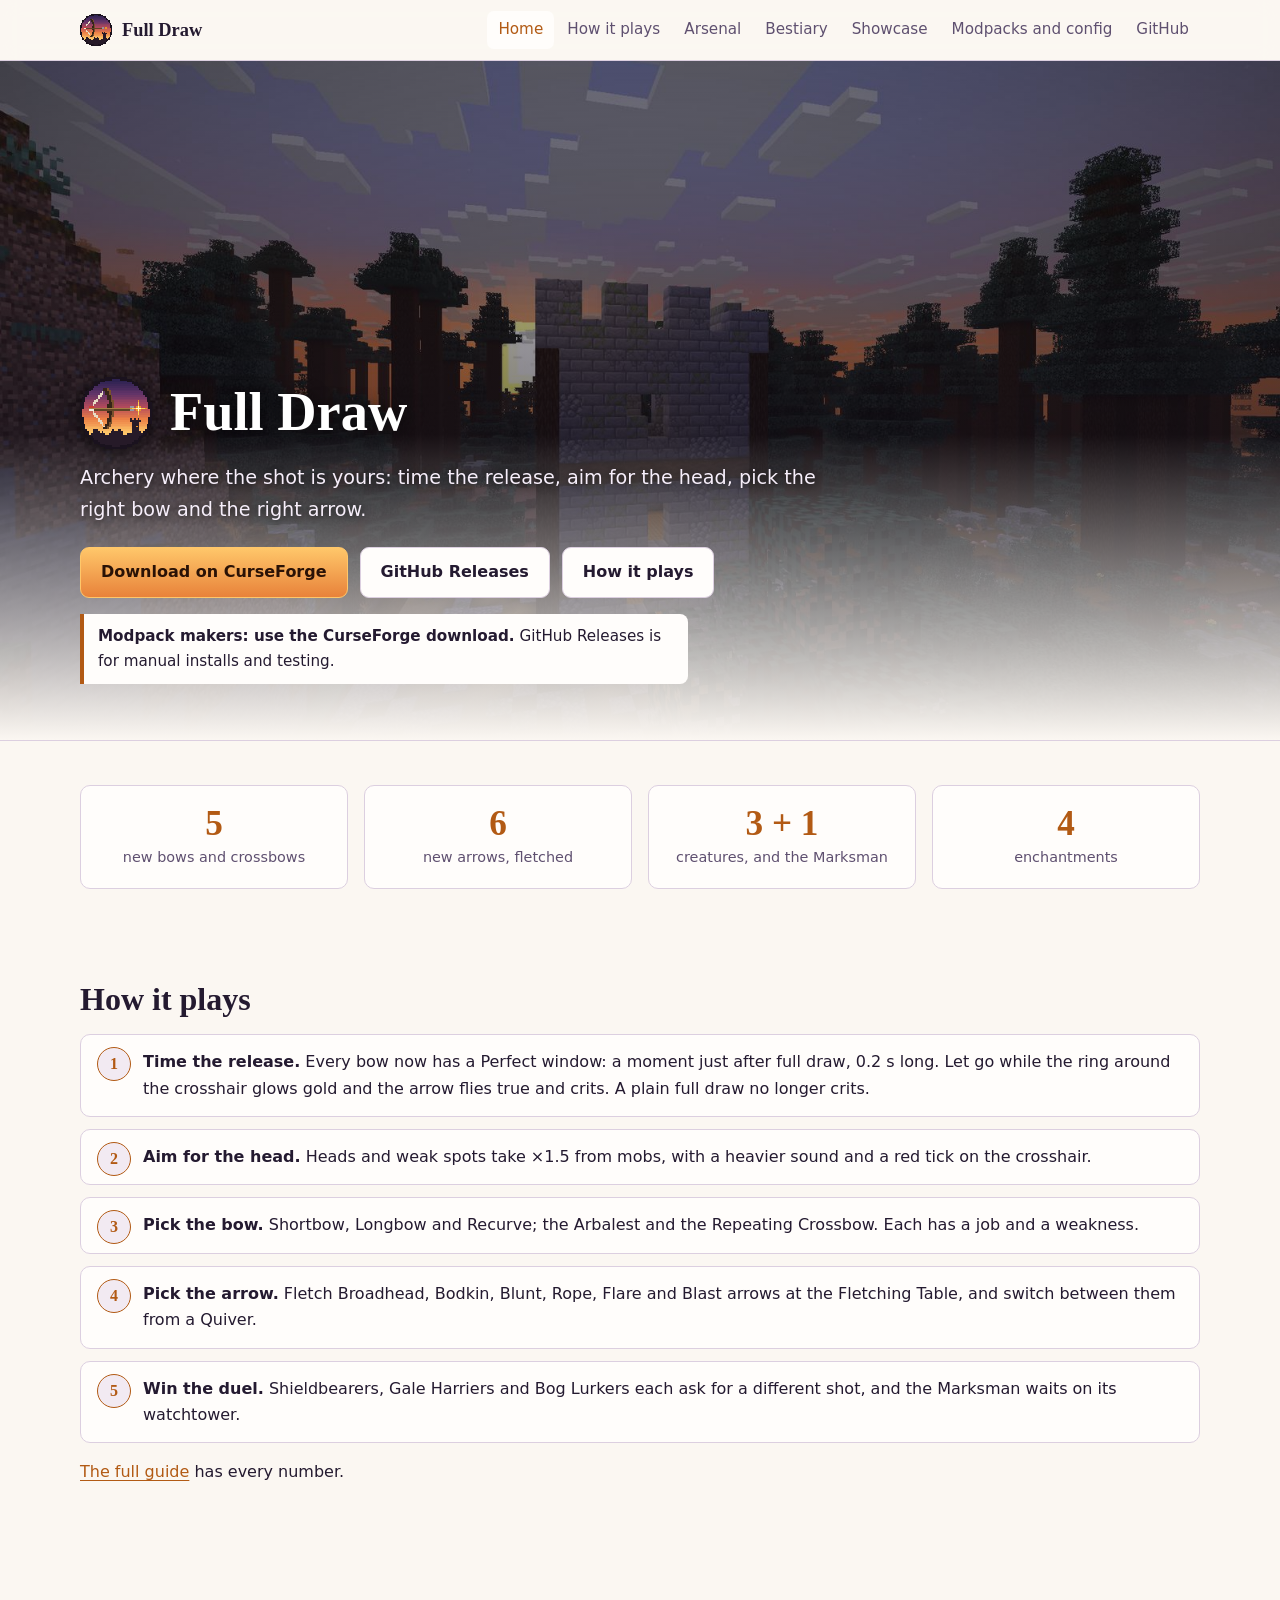
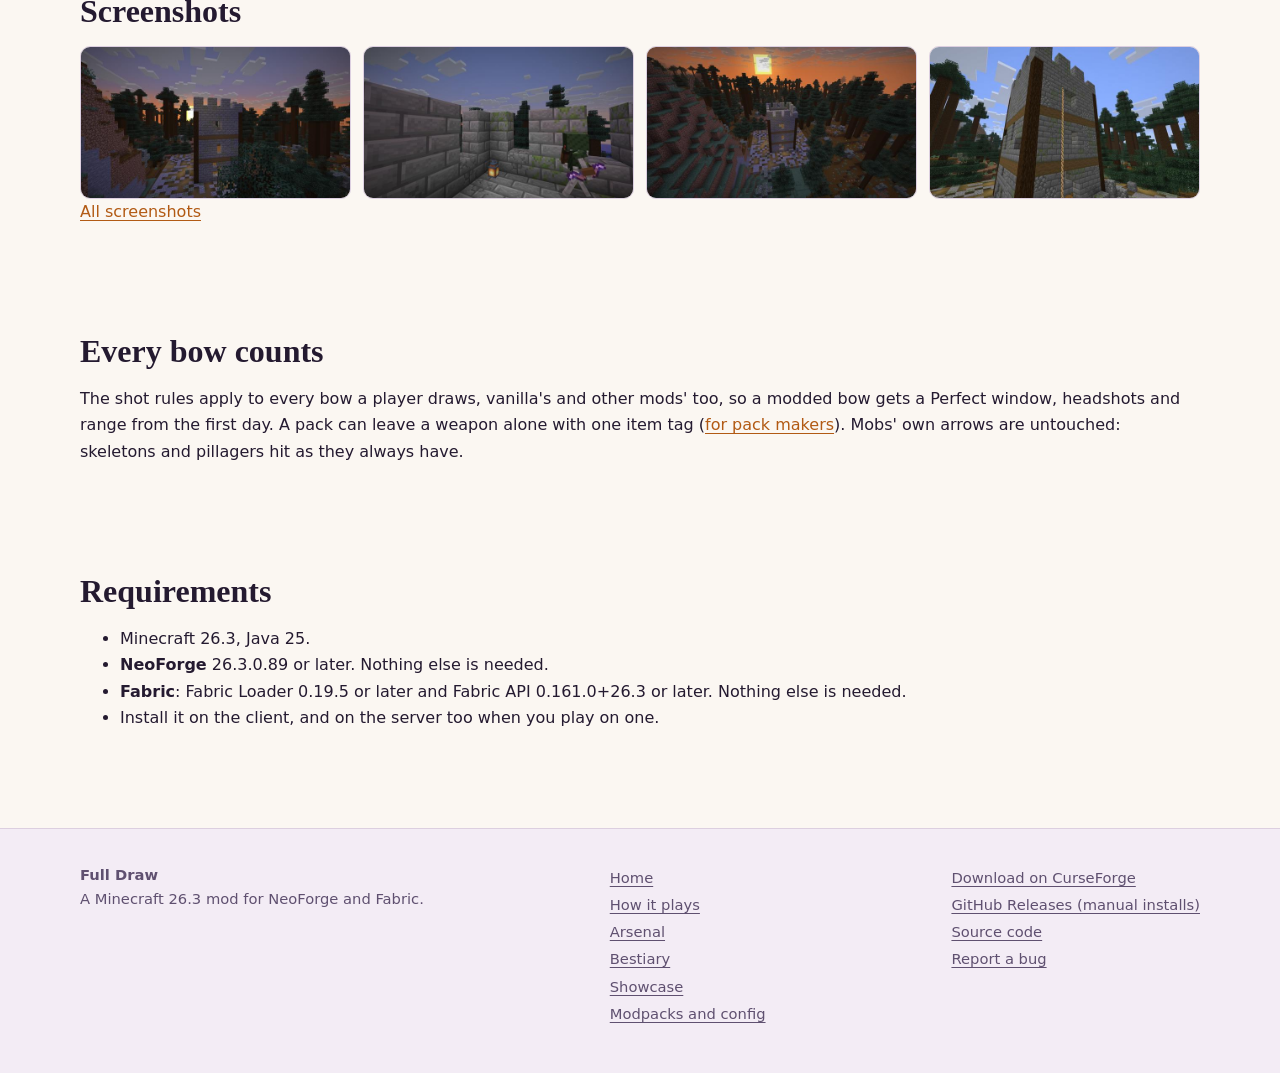
==== site/index.html @ 46da5a42 "M7: website Seven pages for GitHub Pages: home, how it plays, the arsenal with every recipe, the bes" ====
<!doctype html>
<html lang="en">
<head>
<meta charset="utf-8">
<meta name="viewport" content="width=device-width, initial-scale=1">
<title>Full Draw: an archery mod for Minecraft</title>
<meta name="description" content="Archery where the shot is yours: time the release, aim for the head, pick the right bow and the right arrow.">
<meta property="og:type" content="website">
<meta property="og:title" content="Full Draw: an archery mod for Minecraft">
<meta property="og:description" content="Archery where the shot is yours: time the release, aim for the head, pick the right bow and the right arrow.">
<meta property="og:image" content="https://panda-s-workshop.github.io/full-draw/img/social.jpg">
<meta property="og:url" content="https://panda-s-workshop.github.io/full-draw/">
<meta name="twitter:card" content="summary_large_image">
<meta name="theme-color" content="#120e1a">
<link rel="icon" type="image/png" href="img/icon.png">
<link rel="stylesheet" href="assets/site.css">
</head>
<body>
<a class="skip" href="#main">Skip to content</a>
<header class="top"><div class="wrap">
<a class="brand" href="index.html"><img src="img/icon.png" alt="">Full Draw</a>
<button class="menu-btn" aria-label="Menu" aria-expanded="false">Menu</button>
<nav class="nav" aria-label="Main"><a href="index.html" aria-current="page">Home</a><a href="guide.html">How it plays</a><a href="arsenal.html">Arsenal</a><a href="bestiary.html">Bestiary</a><a href="showcase.html">Showcase</a><a href="packs.html">Modpacks and config</a><a href="https://github.com/Panda-s-Workshop/full-draw" rel="noopener">GitHub</a></nav>
</div></header>
<main id="main">
<section class="hero"><img src="img/shots/hero.jpg" alt=""><div class="wrap">
<h1><img src="img/icon.png" alt="">Full Draw</h1>
<p class="lead">Archery where the shot is yours: time the release, aim for the head, pick the right bow and the right arrow.</p>
<div class="btns">
<a class="btn primary" href="https://www.curseforge.com/minecraft/mc-mods/full-draw" rel="noopener">Download on CurseForge</a>
<a class="btn" href="https://github.com/Panda-s-Workshop/full-draw/releases">GitHub Releases</a>
<a class="btn" href="guide.html">How it plays</a>
</div>
<p class="dlnote"><b>Modpack makers: use the CurseForge download.</b> GitHub Releases is for manual installs and testing.</p>
</div></section>
<div class="wrap">
<section class="grid g4 reveal" style="margin-top:34px">
<div class="card stat"><b>5</b><span>new bows and crossbows</span></div>
<div class="card stat"><b>6</b><span>new arrows, fletched</span></div>
<div class="card stat"><b>3 + 1</b><span>creatures, and the Marksman</span></div>
<div class="card stat"><b>4</b><span>enchantments</span></div>
</section>
<section class="reveal"><h2>How it plays</h2><ol class="steps"><li><b>Time the release.</b> Every bow now has a Perfect window: a moment just after full draw, 0.2 s long. Let go while the ring around the crosshair glows gold and the arrow flies true and crits. A plain full draw no longer crits.</li><li><b>Aim for the head.</b> Heads and weak spots take ×1.5 from mobs, with a heavier sound and a red tick on the crosshair.</li><li><b>Pick the bow.</b> Shortbow, Longbow and Recurve; the Arbalest and the Repeating Crossbow. Each has a job and a weakness.</li><li><b>Pick the arrow.</b> Fletch Broadhead, Bodkin, Blunt, Rope, Flare and Blast arrows at the Fletching Table, and switch between them from a Quiver.</li><li><b>Win the duel.</b> Shieldbearers, Gale Harriers and Bog Lurkers each ask for a different shot, and the Marksman waits on its watchtower.</li></ol>
<p><a href="guide.html">The full guide</a> has every number.</p></section>
<section class="reveal"><h2>Screenshots</h2><div class="strip"><a class="shot" href="img/shots/hero.jpg" data-cat="World" data-cap="A Ranger&#x27;s Watchtower in the old pines at sunset"><img src="img/thumbs/hero.jpg" alt="A Ranger&#x27;s Watchtower in the old pines at sunset" loading="lazy" width="640" height="360"></a><a class="shot" href="img/shots/marksman.jpg" data-cat="Creatures" data-cap="The Marksman keeping watch on its battlements"><img src="img/thumbs/marksman.jpg" alt="The Marksman keeping watch on its battlements" loading="lazy" width="640" height="360"></a><a class="shot" href="img/shots/tower.jpg" data-cat="World" data-cap="The watchtower over the taiga at dusk"><img src="img/thumbs/tower.jpg" alt="The watchtower over the taiga at dusk" loading="lazy" width="640" height="360"></a><a class="shot" href="img/shots/rope.jpg" data-cat="Arrows" data-cap="A Rope Arrow&#x27;s rope down the watchtower&#x27;s wall"><img src="img/thumbs/rope.jpg" alt="A Rope Arrow&#x27;s rope down the watchtower&#x27;s wall" loading="lazy" width="640" height="360"></a></div><p><a href="showcase.html">All screenshots</a></p></section>
<section class="reveal"><h2>Every bow counts</h2>
<p>The shot rules apply to every bow a player draws, vanilla's and other mods' too, so a modded bow gets a
Perfect window, headshots and range from the first day. A pack can leave a weapon alone with one item tag
(<a href="packs.html#data">for pack makers</a>). Mobs' own arrows are untouched: skeletons and pillagers hit as they always have.</p></section>
<section class="reveal"><h2>Requirements</h2>
<ul>
<li>Minecraft 26.3, Java 25.</li>
<li><b>NeoForge</b> 26.3.0.89 or later. Nothing else is needed.</li>
<li><b>Fabric</b>: Fabric Loader 0.19.5 or later and Fabric API 0.161.0+26.3 or later. Nothing else is needed.</li>
<li>Install it on the client, and on the server too when you play on one.</li>
</ul></section>
</div>
</main>
<footer><div class="wrap cols">
<div><b>Full Draw</b><br>A Minecraft 26.3 mod for NeoForge and Fabric.</div>
<div><ul><li><a href="index.html">Home</a></li><li><a href="guide.html">How it plays</a></li><li><a href="arsenal.html">Arsenal</a></li><li><a href="bestiary.html">Bestiary</a></li><li><a href="showcase.html">Showcase</a></li><li><a href="packs.html">Modpacks and config</a></li></ul></div>
<div><ul>
<li><a href="https://www.curseforge.com/minecraft/mc-mods/full-draw" rel="noopener">Download on CurseForge</a></li>
<li><a href="https://github.com/Panda-s-Workshop/full-draw/releases">GitHub Releases (manual installs)</a></li>
<li><a href="https://github.com/Panda-s-Workshop/full-draw">Source code</a></li>
<li><a href="https://github.com/Panda-s-Workshop/full-draw/issues">Report a bug</a></li>
</ul></div>
</div></footer>
<script src="assets/site.js" defer></script>
</body>
</html>
---- site/assets/site.css ----
/* Full Draw website */
:root {
  /* dusk: night violet above, ember and gold at the horizon (the icon's sky) */
  --bg: #120e1a;
  --bg2: #191325;
  --panel: #201831;
  --panel2: #2b2140;
  --line: #3f3158;
  --ink: #f2ecf6;
  --dim: #b9aac8;
  --accent: #f2a24e;
  --accent2: #ffd27a;
  --ok: #7fd18b;
  --red: #ff7a6a;
  --radius: 10px;
  --serif: "Palatino Linotype", Palatino, "Book Antiqua", Georgia, "Times New Roman", serif;
  --sans: system-ui, -apple-system, "Segoe UI", Roboto, "Helvetica Neue", Arial, sans-serif;
  --mono: ui-monospace, "Cascadia Code", Consolas, Menlo, monospace;
}
@media (prefers-color-scheme: light) {
  :root:not([data-theme="dark"]) {
    --bg: #fbf7f2; --bg2: #f3ecf5; --panel: #fffdfb; --panel2: #f2eaf2; --line: #dccfe0;
    --ink: #241a30; --dim: #5f5070; --accent: #b25a14; --accent2: #8a3f08; --ok: #2f7d3b; --red: #b32d2d;
  }
}
:root[data-theme="light"] {
  --bg: #fbf7f2; --bg2: #f3ecf5; --panel: #fffdfb; --panel2: #f2eaf2; --line: #dccfe0;
  --ink: #241a30; --dim: #5f5070; --accent: #b25a14; --accent2: #8a3f08; --ok: #2f7d3b; --red: #b32d2d;
}
* { box-sizing: border-box; }
html { scroll-behavior: smooth; scroll-padding-top: 76px; }
body { margin: 0; background: var(--bg); color: var(--ink); font: 16px/1.65 var(--sans); }
img { max-width: 100%; display: block; }
.px { image-rendering: pixelated; }
a { color: var(--accent); text-decoration-thickness: 1px; text-underline-offset: 3px; }
a:hover { color: var(--accent2); }
h1, h2, h3, h4 { font-family: var(--serif); line-height: 1.2; margin: 0 0 .5em; font-weight: 700; }
h1 { font-size: clamp(2rem, 5vw, 3.4rem); }
h2 { font-size: clamp(1.5rem, 3vw, 2rem); margin-top: 2.2em; }
h3 { font-size: 1.25rem; margin-top: 1.6em; }
p { margin: 0 0 1em; }
code, kbd { font-family: var(--mono); font-size: .9em; background: var(--panel2); border: 1px solid var(--line); border-radius: 5px; padding: .08em .35em; overflow-wrap: anywhere; }
pre { background: var(--panel2); border: 1px solid var(--line); border-radius: var(--radius); padding: 12px 16px; overflow-x: auto; }
pre code { background: none; border: 0; padding: 0; }
.wrap { width: min(1120px, 100% - 32px); margin: 0 auto; }
.narrow { width: min(820px, 100% - 32px); margin: 0 auto; }
.skip { position: absolute; left: -999px; } .skip:focus { left: 8px; top: 8px; background: var(--accent); color: #000; padding: 6px 10px; z-index: 99; }

/* header */
.top { position: sticky; top: 0; z-index: 20; background: color-mix(in srgb, var(--bg) 88%, transparent); backdrop-filter: blur(10px); border-bottom: 1px solid var(--line); }
.top .wrap { display: flex; align-items: center; gap: 18px; height: 60px; }
.brand { display: flex; align-items: center; gap: 10px; font: 700 1.15rem var(--serif); color: var(--ink); text-decoration: none; white-space: nowrap; }
.brand img { width: 32px; height: 32px; image-rendering: pixelated; }
.nav { display: flex; gap: 2px; margin-left: auto; flex-wrap: wrap; }
.nav a { color: var(--dim); text-decoration: none; padding: 6px 11px; border-radius: 7px; font-size: .95rem; }
.nav a:hover { color: var(--ink); background: var(--panel); }
.nav a[aria-current="page"] { color: var(--accent); background: var(--panel); }
.menu-btn { display: none; margin-left: auto; background: var(--panel); color: var(--ink); border: 1px solid var(--line); border-radius: 8px; padding: 6px 12px; font: inherit; cursor: pointer; }
@media (max-width: 860px) {
  .menu-btn { display: block; }
  .nav { display: none; position: absolute; top: 60px; left: 0; right: 0; background: var(--bg2); border-bottom: 1px solid var(--line); padding: 8px 16px 14px; flex-direction: column; }
  .nav.open { display: flex; }
}

/* hero */
.hero { position: relative; min-height: min(78vh, 680px); display: flex; align-items: flex-end; overflow: hidden; border-bottom: 1px solid var(--line); }
.hero > img { position: absolute; inset: 0; width: 100%; height: 100%; object-fit: cover; }
.hero::after { content: ""; position: absolute; inset: 0; background: linear-gradient(180deg, rgba(18,14,26,.15) 0%, rgba(18,14,26,.55) 55%, var(--bg) 100%); }
.hero .wrap { position: relative; z-index: 2; padding: 90px 0 46px; }
.hero h1 { color: #fff; text-shadow: 0 2px 18px rgba(0,0,0,.7); margin-bottom: .25em; display: flex; align-items: center; gap: 18px; }
.hero h1 img { width: 72px; height: 72px; image-rendering: pixelated; filter: drop-shadow(0 3px 10px rgba(0,0,0,.6)); }
.hero p.lead { font-size: 1.2rem; max-width: 40em; color: #f6eefa; text-shadow: 0 1px 10px rgba(0,0,0,.8); }
.pagehead { padding: 54px 0 26px; border-bottom: 1px solid var(--line); background: linear-gradient(180deg, var(--bg2), var(--bg)); }
.pagehead p { color: var(--dim); max-width: 44em; font-size: 1.1rem; margin: 0; }
.eyebrow { color: var(--accent); font: 600 .8rem var(--sans); letter-spacing: .14em; text-transform: uppercase; margin-bottom: .6em; }

.btns { display: flex; flex-wrap: wrap; gap: 12px; margin-top: 22px; }
.btn { display: inline-flex; align-items: center; gap: 8px; padding: 11px 20px; border-radius: 9px; font-weight: 600; text-decoration: none; border: 1px solid var(--line); background: var(--panel); color: var(--ink); }
.btn:hover { border-color: var(--accent); color: var(--ink); }
.btn.primary { background: linear-gradient(180deg, #ffc76a, #e8823a); color: #2a1206; border-color: #ffc76a; }
.btn.primary:hover { filter: brightness(1.08); color: #2a1206; }
.dlnote { margin: 16px 0 0; max-width: 40em; padding: 10px 14px; border-left: 4px solid var(--accent); background: rgba(18,14,26,.72); color: #fff; border-radius: 0 8px 8px 0; font-size: .95rem; }
main .narrow .dlnote, main .wrap .dlnote { background: var(--panel); color: var(--ink); }

/* sections and cards */
main section { padding: 10px 0; }
.grid { display: grid; gap: 16px; }
.g2 { grid-template-columns: repeat(auto-fit, minmax(min(300px, 100%), 1fr)); }
.g3 { grid-template-columns: repeat(auto-fit, minmax(min(240px, 100%), 1fr)); }
.g4 { grid-template-columns: repeat(auto-fit, minmax(min(190px, 100%), 1fr)); }
.card { background: var(--panel); border: 1px solid var(--line); border-radius: var(--radius); padding: 18px 20px; }
.card h3 { margin-top: 0; }
.card p:last-child { margin-bottom: 0; }
.feature .ico { width: 48px; height: 48px; image-rendering: pixelated; margin-bottom: 10px; }
.stat { text-align: center; }
.stat b { display: block; font: 700 2.2rem var(--serif); color: var(--accent); }
.stat span { color: var(--dim); font-size: .9rem; }
.callout { border-left: 4px solid var(--accent); background: var(--panel); border-radius: 0 var(--radius) var(--radius) 0; padding: 12px 18px; margin: 1.2em 0; }
.callout p:last-child { margin: 0; }
.tag { display: inline-block; font-size: .72rem; letter-spacing: .06em; text-transform: uppercase; padding: 2px 8px; border-radius: 99px; background: var(--panel2); border: 1px solid var(--line); color: var(--dim); margin: 0 4px 4px 0; }

.tw { overflow-x: auto; margin: 1em 0 1.6em; background: var(--panel); border: 1px solid var(--line); border-radius: var(--radius); }
table { width: 100%; border-collapse: collapse; }
th, td { text-align: left; padding: 10px 14px; border-bottom: 1px solid var(--line); vertical-align: top; }
th { background: var(--panel2); font-size: .85rem; letter-spacing: .05em; text-transform: uppercase; color: var(--dim); white-space: nowrap; }
tr:last-child td { border-bottom: 0; }
td img.i { width: 24px; height: 24px; image-rendering: pixelated; display: inline-block; vertical-align: -6px; margin-right: 6px; }

/* steps */
ol.steps { list-style: none; counter-reset: s; padding: 0; margin: 1em 0; display: grid; gap: 12px; }
ol.steps li { counter-increment: s; position: relative; background: var(--panel); border: 1px solid var(--line); border-radius: var(--radius); padding: 14px 18px 14px 62px; }
ol.steps li::before { content: counter(s); position: absolute; left: 16px; top: 12px; width: 32px; height: 32px; border-radius: 50%; background: var(--panel2); border: 1px solid var(--accent); color: var(--accent); display: grid; place-items: center; font: 700 1rem var(--serif); }

/* gallery */
.filters { display: flex; flex-wrap: wrap; gap: 8px; margin: 22px 0 18px; }
.chip { background: var(--panel); color: var(--dim); border: 1px solid var(--line); border-radius: 99px; padding: 6px 15px; font: inherit; font-size: .9rem; cursor: pointer; }
.chip:hover { color: var(--ink); }
.chip[aria-pressed="true"] { color: #2a1206; background: var(--accent); border-color: var(--accent); }
.gallery { display: grid; grid-template-columns: repeat(auto-fill, minmax(min(280px, 100%), 1fr)); gap: 14px; }
.gallery a.shot { position: relative; display: block; border-radius: var(--radius); overflow: hidden; border: 1px solid var(--line); background: #000; aspect-ratio: 16/9; }
.gallery a.shot img { width: 100%; height: 100%; object-fit: cover; transition: transform .35s; }
.gallery a.shot:hover img { transform: scale(1.04); }
.gallery a.shot span { position: absolute; left: 0; right: 0; bottom: 0; padding: 22px 12px 8px; font-size: .88rem; color: #fff; background: linear-gradient(0deg, rgba(0,0,0,.8), transparent); }
.strip { display: grid; grid-template-columns: repeat(auto-fit, minmax(min(230px, 100%), 1fr)); gap: 12px; }
.strip a.shot { aspect-ratio: 16/9; border-radius: var(--radius); overflow: hidden; border: 1px solid var(--line); display: block; }
.strip a.shot img { width: 100%; height: 100%; object-fit: cover; }
.lb { position: fixed; inset: 0; z-index: 50; background: rgba(8,6,12,.94); display: none; align-items: center; justify-content: center; flex-direction: column; gap: 10px; padding: 16px; }
.lb.open { display: flex; }
.lb img { max-height: calc(100vh - 110px); max-width: 100%; border-radius: 6px; box-shadow: 0 8px 50px #000; }
.lb .cap { color: #ddd; text-align: center; }
.lb button { position: absolute; background: rgba(255,255,255,.1); color: #fff; border: 0; border-radius: 50%; width: 46px; height: 46px; font-size: 22px; cursor: pointer; }
.lb button:hover { background: rgba(255,255,255,.25); }
.lb .x { top: 14px; right: 14px; } .lb .p { left: 14px; top: 50%; } .lb .n { right: 14px; top: 50%; }

/* a shot beside text */
.split { display: grid; grid-template-columns: minmax(0, 6fr) minmax(0, 5fr); gap: 26px; align-items: center; margin: 26px 0; }
.split > img, .split > a > img { border-radius: var(--radius); border: 1px solid var(--line); }
.split.flip > :first-child { order: 2; }
@media (max-width: 760px) { .split { grid-template-columns: 1fr; } .split.flip > :first-child { order: 0; } }

/* arsenal */
.kits { display: grid; grid-template-columns: repeat(auto-fill, minmax(min(340px, 100%), 1fr)); gap: 14px; margin: 18px 0 8px; }
.kit { background: var(--panel); border: 1px solid var(--line); border-top: 3px solid var(--accent); border-radius: var(--radius); padding: 14px 16px; display: flex; flex-direction: column; gap: 10px; }
.kit p { margin: 0; }
.khead { display: flex; align-items: center; gap: 12px; }
.khead > img { width: 48px; height: 48px; image-rendering: pixelated; flex: none; background: var(--panel2); border: 1px solid var(--line); border-radius: 6px; padding: 6px; box-sizing: content-box; }
.khead h3 { margin: 0; font-size: 1.15rem; }
dl.kv { display: grid; grid-template-columns: max-content 1fr; gap: 2px 14px; margin: 0; font-size: .92rem; }
dl.kv dt { color: var(--dim); }
dl.kv dd { margin: 0; }
.made { display: flex; align-items: center; flex-wrap: wrap; gap: 6px; padding: 9px 10px; background: var(--bg2); border: 1px solid var(--line); border-radius: 8px; font-size: .86rem; }
.made .st { flex-basis: 100%; color: var(--accent); font-weight: 600; }
.made .arrow { color: var(--dim); font-size: 1.3rem; padding: 0 4px; }
.made .part { display: inline-flex; flex-direction: column; align-items: center; gap: 2px; }
.made .part small { color: var(--dim); font-size: .72rem; }
.slot { width: 40px; height: 40px; background: #8b8b8b; border: 2px solid; border-color: #373737 #fff #fff #373737; display: inline-grid; place-items: center; position: relative; flex: none; vertical-align: middle; }
.slot.out { width: 48px; height: 48px; }
.slot img { width: 32px; height: 32px; image-rendering: pixelated; }
.slot .n { position: absolute; right: 1px; bottom: -2px; font: 700 .8rem var(--mono); color: #fff; text-shadow: 1px 1px 0 #3f3f3f; }
.slot[data-tip]:hover::after, .slot[data-tip]:focus::after { content: attr(data-tip); position: absolute; left: 50%; bottom: calc(100% + 8px); transform: translateX(-50%); z-index: 10; white-space: nowrap; background: #100010; color: #fff; border: 2px solid #2d0a63; border-radius: 3px; padding: 3px 8px; font: 600 .82rem var(--sans); pointer-events: none; box-shadow: 0 4px 14px rgba(0,0,0,.6); }
.cgrid { display: inline-grid; gap: 2px; background: #c6c6c6; padding: 4px; border-radius: 3px; border: 2px solid #555; }
kbd { white-space: nowrap; }

/* bestiary */
.beast { display: grid; grid-template-columns: minmax(0, 5fr) minmax(0, 6fr); gap: 28px; align-items: start; padding: 26px 0; border-bottom: 1px solid var(--line); }
.beast:not(:has(.photo)) { grid-template-columns: minmax(0, 1fr); }
.beast h2 { margin-top: 0; }
.beast .photo img { border-radius: var(--radius); border: 1px solid var(--line); }
.beast h3 { font-size: 1.05rem; margin: 1.1em 0 .4em; }
ul.drops { list-style: none; padding: 0; margin: 0; display: grid; gap: 4px; }
ul.drops img.i { width: 24px; height: 24px; image-rendering: pixelated; display: inline-block; vertical-align: -6px; margin-right: 8px; }
@media (max-width: 760px) { .beast { grid-template-columns: minmax(0, 1fr); } }

/* toc layout for the guide */
.with-toc { display: grid; grid-template-columns: 220px minmax(0, 1fr); gap: 40px; align-items: start; }
.toc { position: sticky; top: 80px; font-size: .92rem; padding-top: 24px; }
.toc a { display: block; padding: 5px 10px; border-left: 2px solid var(--line); color: var(--dim); text-decoration: none; }
.toc a:hover, .toc a.on { color: var(--accent); border-left-color: var(--accent); }
.with-toc > * { min-width: 0; }
@media (max-width: 900px) { .with-toc { grid-template-columns: minmax(0, 1fr); } .toc { position: static; display: flex; flex-wrap: wrap; gap: 6px; padding-top: 16px; } .toc a { border: 1px solid var(--line); border-radius: 99px; } }

details { background: var(--panel); border: 1px solid var(--line); border-radius: var(--radius); padding: 0 18px; margin: 10px 0; }
summary { cursor: pointer; padding: 13px 0; font-weight: 600; }
details[open] summary { border-bottom: 1px solid var(--line); margin-bottom: 12px; }

footer { margin-top: 70px; border-top: 1px solid var(--line); background: var(--bg2); padding: 34px 0 44px; color: var(--dim); font-size: .92rem; }
footer .cols { display: flex; flex-wrap: wrap; gap: 30px; justify-content: space-between; }
footer a { color: var(--dim); } footer a:hover { color: var(--accent); }
footer ul { list-style: none; padding: 0; margin: 0; } footer li { margin: 3px 0; }
.js .reveal { opacity: 0; transform: translateY(14px); transition: opacity .6s, transform .6s; }
.js .reveal.in { opacity: 1; transform: none; }
@media (prefers-reduced-motion: reduce) { .js .reveal { opacity: 1; transform: none; transition: none; } html { scroll-behavior: auto; } .gallery a.shot img { transition: none; } }
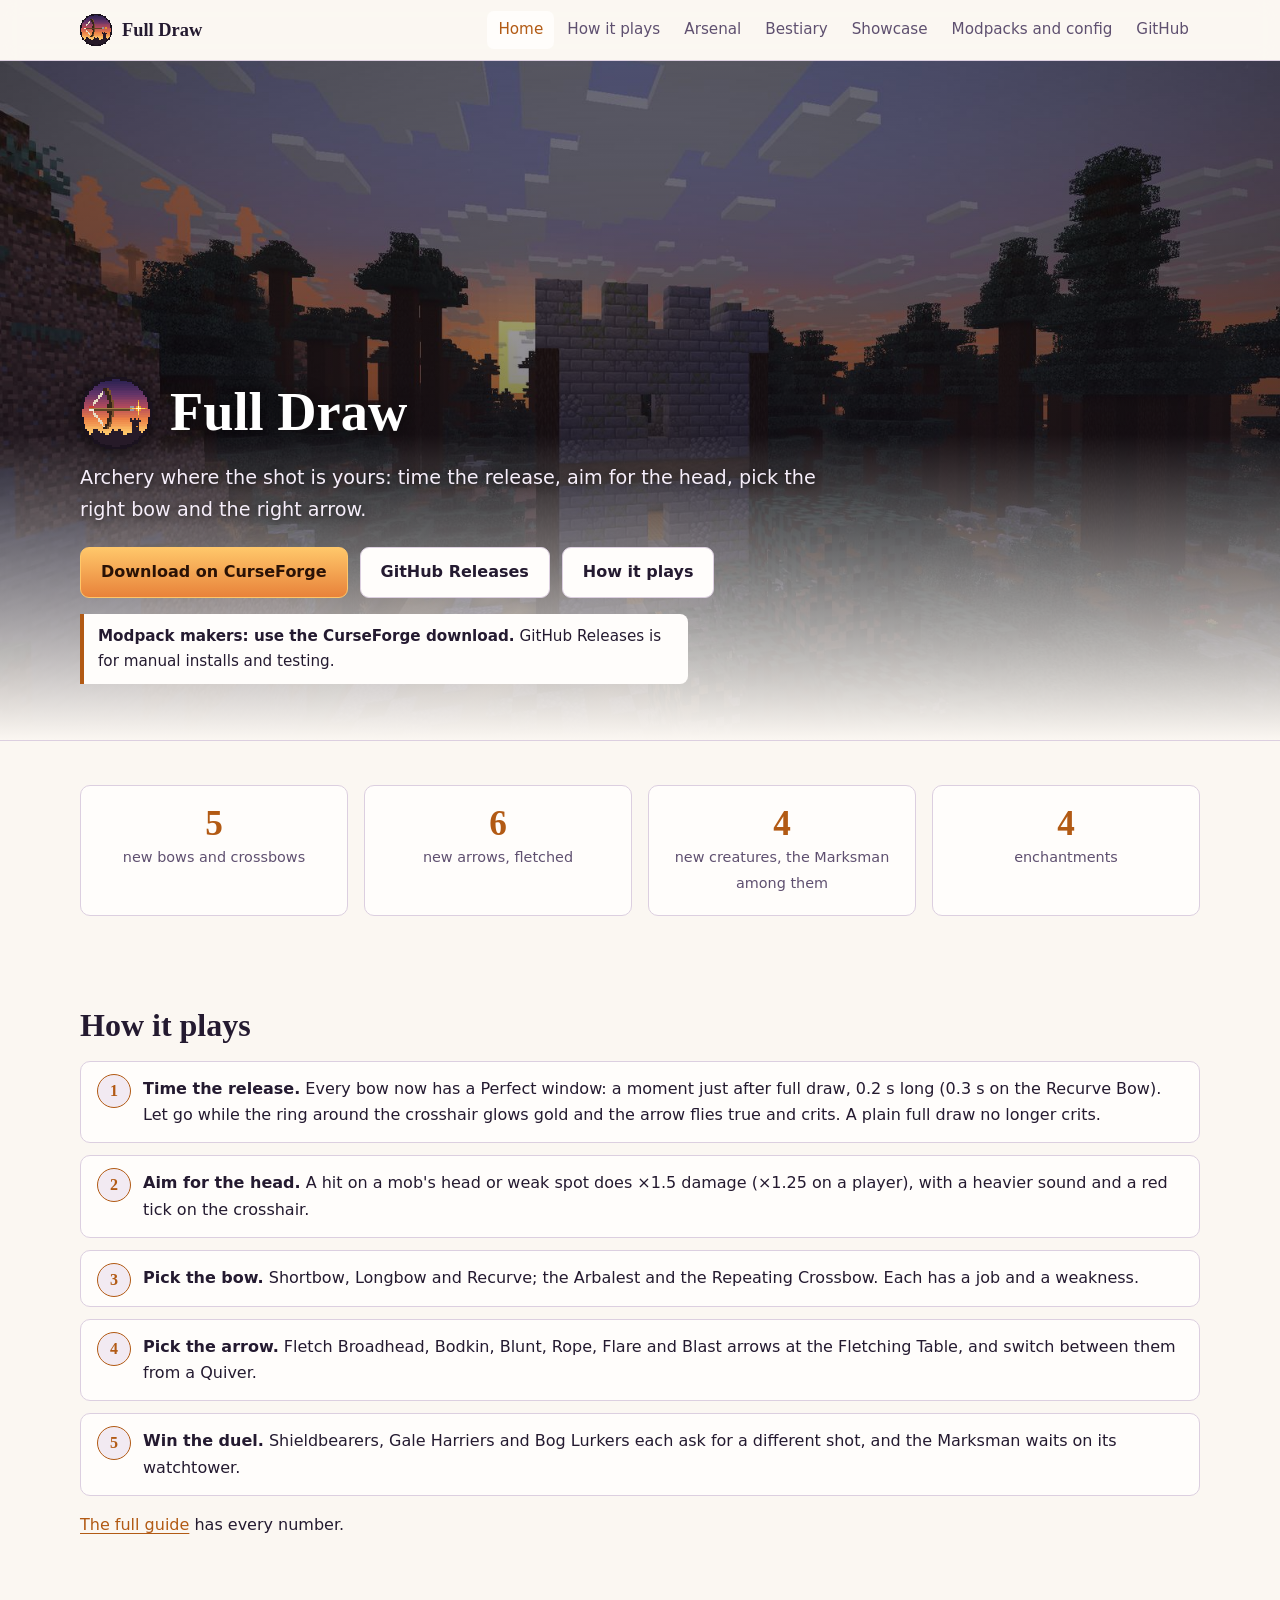
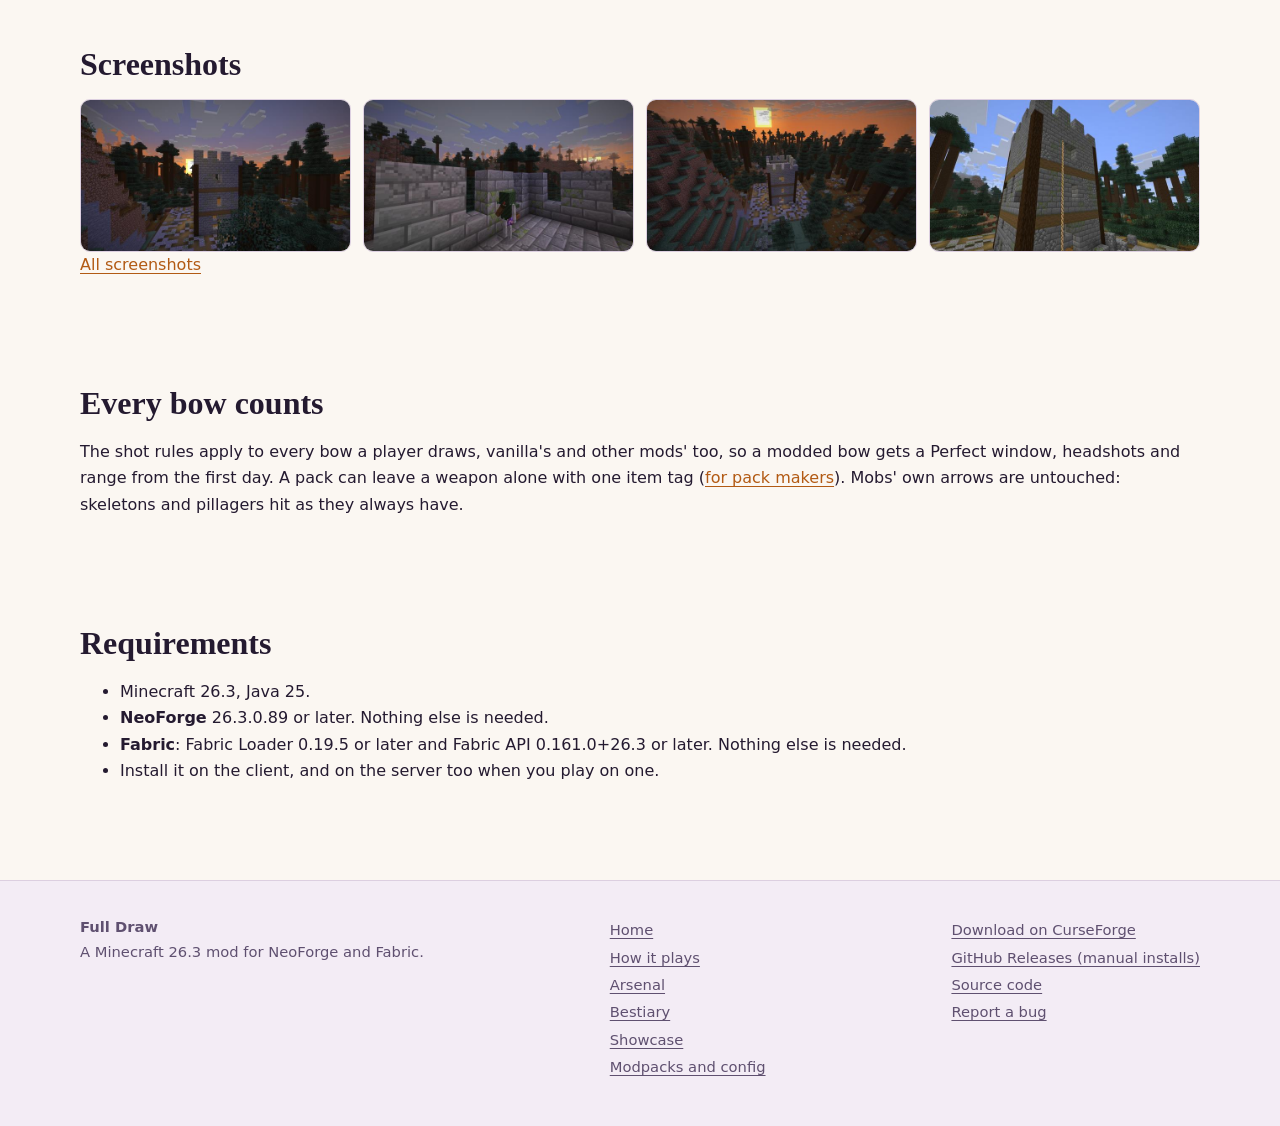
==== commit 04455217: "M7: website: shots from a normal world, corrected text" ====
--- a/site/index.html
+++ b/site/index.html
@@ -37,10 +37,10 @@
 <section class="grid g4 reveal" style="margin-top:34px">
 <div class="card stat"><b>5</b><span>new bows and crossbows</span></div>
 <div class="card stat"><b>6</b><span>new arrows, fletched</span></div>
-<div class="card stat"><b>3 + 1</b><span>creatures, and the Marksman</span></div>
+<div class="card stat"><b>4</b><span>new creatures, the Marksman among them</span></div>
 <div class="card stat"><b>4</b><span>enchantments</span></div>
 </section>
-<section class="reveal"><h2>How it plays</h2><ol class="steps"><li><b>Time the release.</b> Every bow now has a Perfect window: a moment just after full draw, 0.2 s long. Let go while the ring around the crosshair glows gold and the arrow flies true and crits. A plain full draw no longer crits.</li><li><b>Aim for the head.</b> Heads and weak spots take ×1.5 from mobs, with a heavier sound and a red tick on the crosshair.</li><li><b>Pick the bow.</b> Shortbow, Longbow and Recurve; the Arbalest and the Repeating Crossbow. Each has a job and a weakness.</li><li><b>Pick the arrow.</b> Fletch Broadhead, Bodkin, Blunt, Rope, Flare and Blast arrows at the Fletching Table, and switch between them from a Quiver.</li><li><b>Win the duel.</b> Shieldbearers, Gale Harriers and Bog Lurkers each ask for a different shot, and the Marksman waits on its watchtower.</li></ol>
+<section class="reveal"><h2>How it plays</h2><ol class="steps"><li><b>Time the release.</b> Every bow now has a Perfect window: a moment just after full draw, 0.2 s long (0.3 s on the Recurve Bow). Let go while the ring around the crosshair glows gold and the arrow flies true and crits. A plain full draw no longer crits.</li><li><b>Aim for the head.</b> A hit on a mob's head or weak spot does ×1.5 damage (×1.25 on a player), with a heavier sound and a red tick on the crosshair.</li><li><b>Pick the bow.</b> Shortbow, Longbow and Recurve; the Arbalest and the Repeating Crossbow. Each has a job and a weakness.</li><li><b>Pick the arrow.</b> Fletch Broadhead, Bodkin, Blunt, Rope, Flare and Blast arrows at the Fletching Table, and switch between them from a Quiver.</li><li><b>Win the duel.</b> Shieldbearers, Gale Harriers and Bog Lurkers each ask for a different shot, and the Marksman waits on its watchtower.</li></ol>
 <p><a href="guide.html">The full guide</a> has every number.</p></section>
 <section class="reveal"><h2>Screenshots</h2><div class="strip"><a class="shot" href="img/shots/hero.jpg" data-cat="World" data-cap="A Ranger&#x27;s Watchtower in the old pines at sunset"><img src="img/thumbs/hero.jpg" alt="A Ranger&#x27;s Watchtower in the old pines at sunset" loading="lazy" width="640" height="360"></a><a class="shot" href="img/shots/marksman.jpg" data-cat="Creatures" data-cap="The Marksman keeping watch on its battlements"><img src="img/thumbs/marksman.jpg" alt="The Marksman keeping watch on its battlements" loading="lazy" width="640" height="360"></a><a class="shot" href="img/shots/tower.jpg" data-cat="World" data-cap="The watchtower over the taiga at dusk"><img src="img/thumbs/tower.jpg" alt="The watchtower over the taiga at dusk" loading="lazy" width="640" height="360"></a><a class="shot" href="img/shots/rope.jpg" data-cat="Arrows" data-cap="A Rope Arrow&#x27;s rope down the watchtower&#x27;s wall"><img src="img/thumbs/rope.jpg" alt="A Rope Arrow&#x27;s rope down the watchtower&#x27;s wall" loading="lazy" width="640" height="360"></a></div><p><a href="showcase.html">All screenshots</a></p></section>
 <section class="reveal"><h2>Every bow counts</h2>
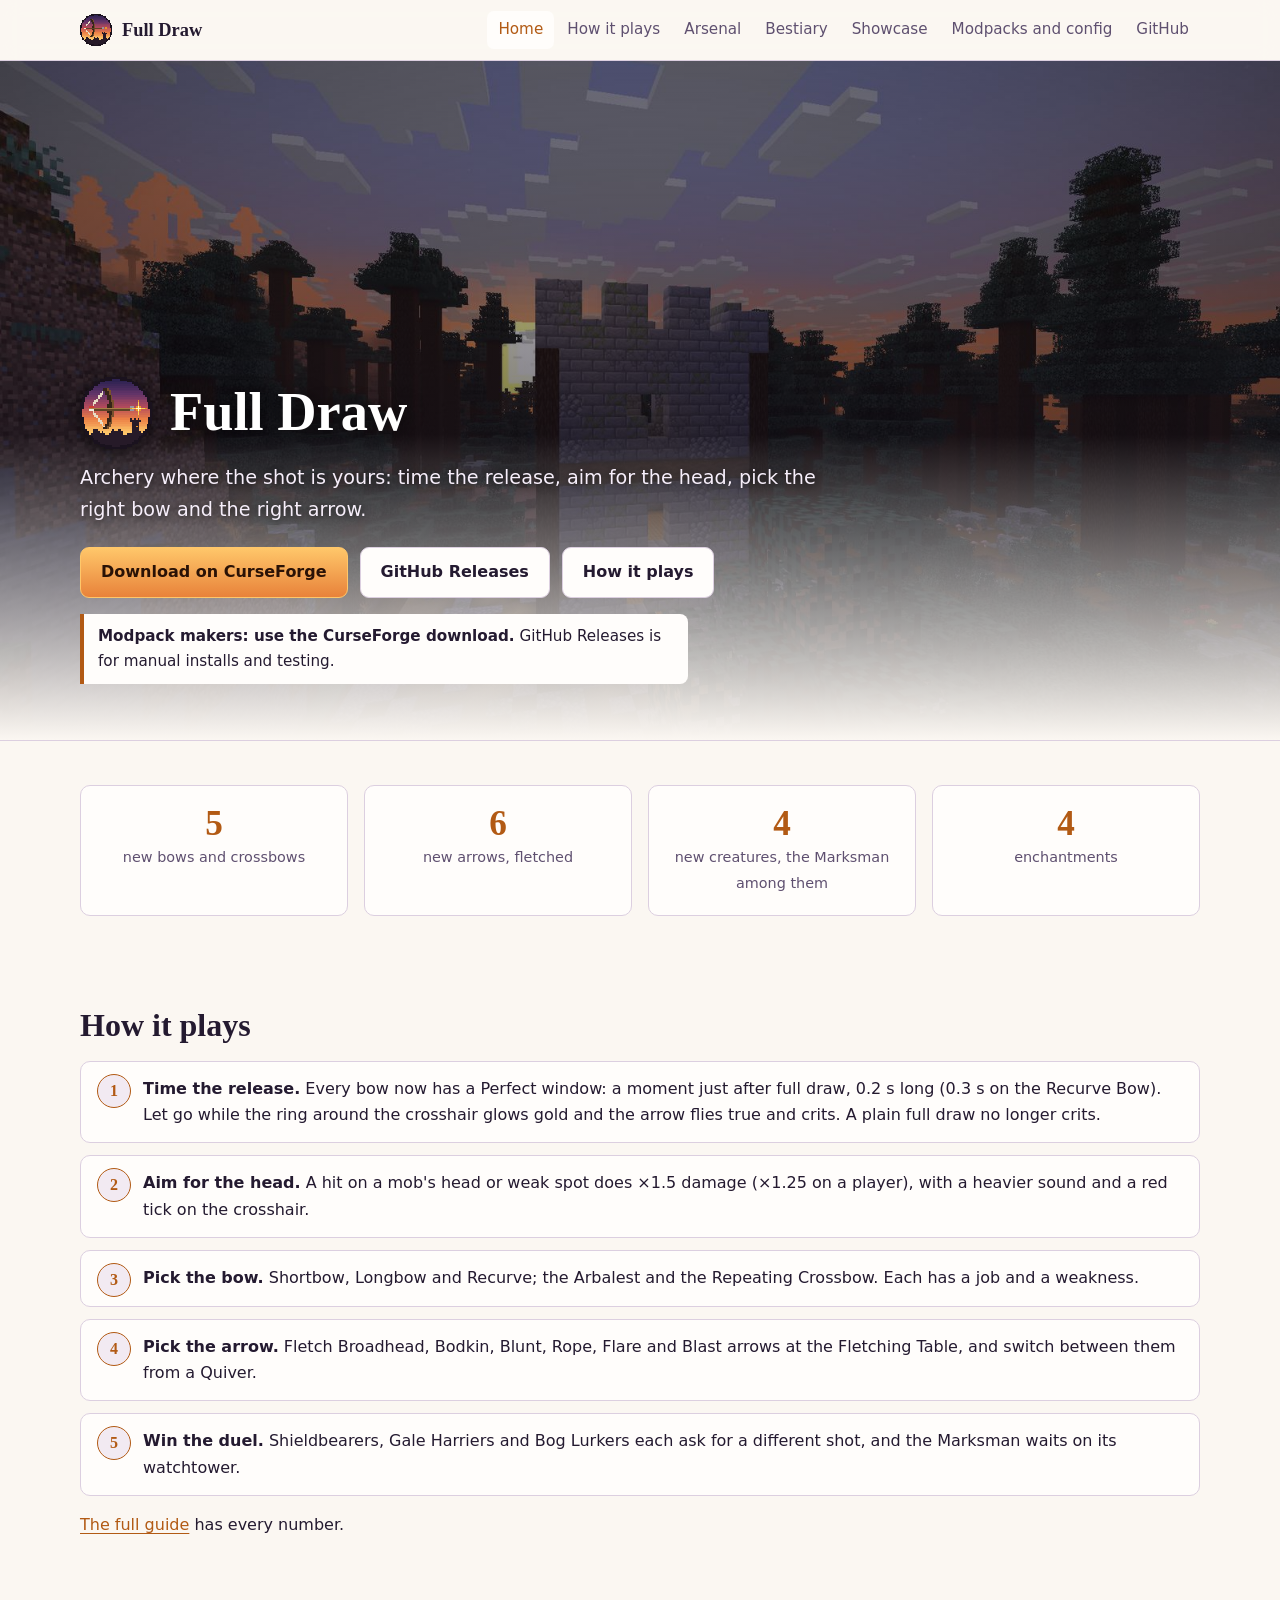
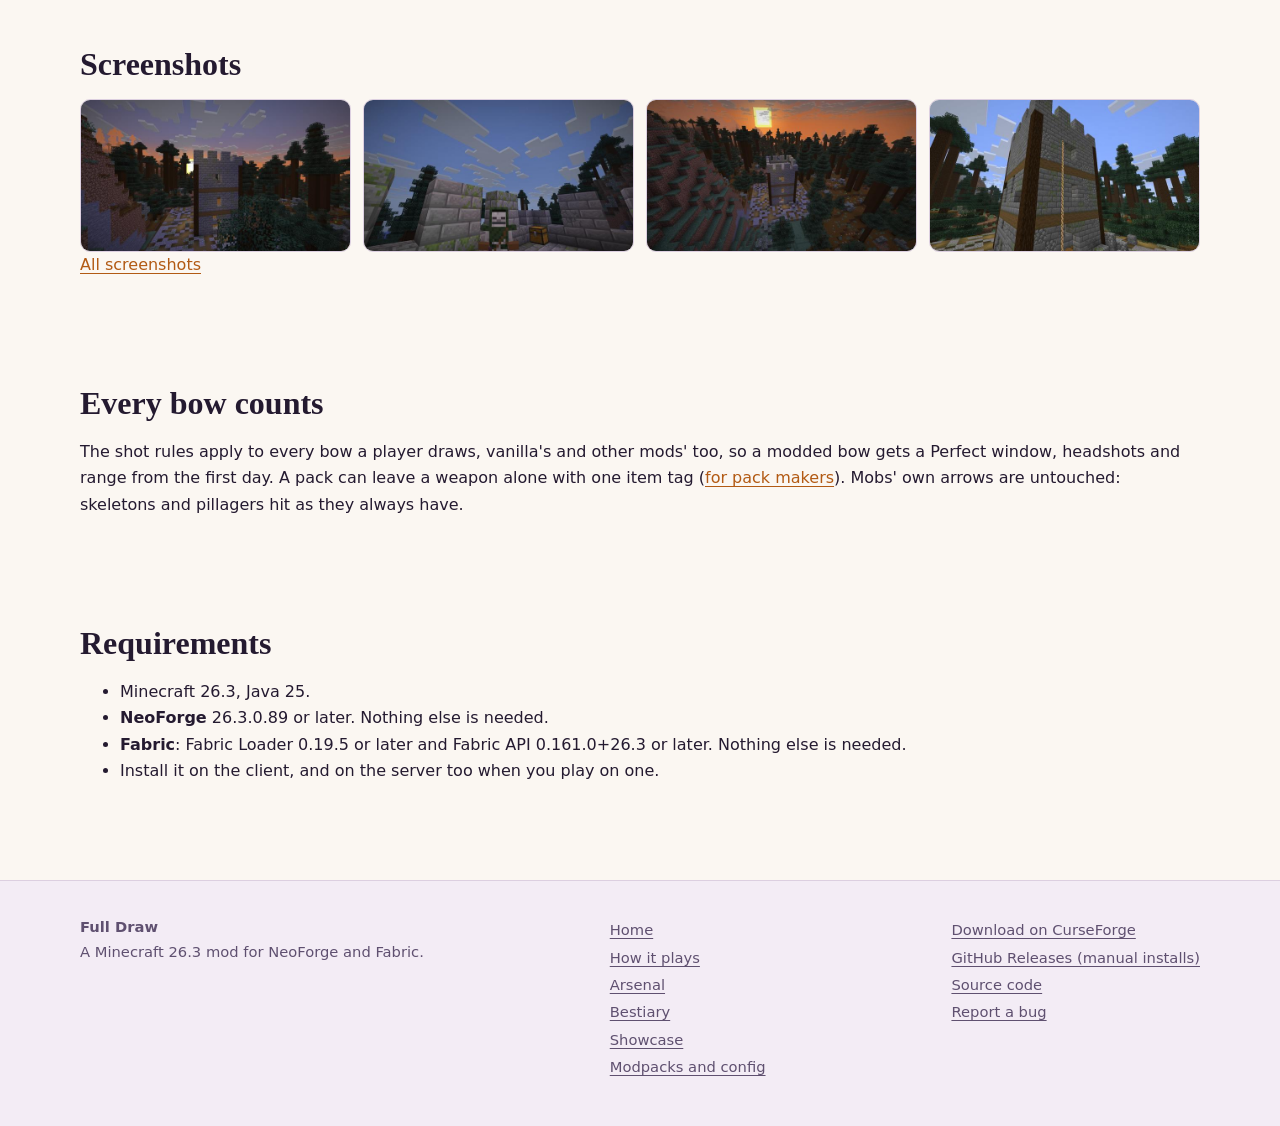
==== commit bfedb017: "M7: website: GUI shots on a world frame, the Marksman from the front, corrected text" ====
--- a/site/index.html
+++ b/site/index.html
@@ -42,7 +42,7 @@
 </section>
 <section class="reveal"><h2>How it plays</h2><ol class="steps"><li><b>Time the release.</b> Every bow now has a Perfect window: a moment just after full draw, 0.2 s long (0.3 s on the Recurve Bow). Let go while the ring around the crosshair glows gold and the arrow flies true and crits. A plain full draw no longer crits.</li><li><b>Aim for the head.</b> A hit on a mob's head or weak spot does ×1.5 damage (×1.25 on a player), with a heavier sound and a red tick on the crosshair.</li><li><b>Pick the bow.</b> Shortbow, Longbow and Recurve; the Arbalest and the Repeating Crossbow. Each has a job and a weakness.</li><li><b>Pick the arrow.</b> Fletch Broadhead, Bodkin, Blunt, Rope, Flare and Blast arrows at the Fletching Table, and switch between them from a Quiver.</li><li><b>Win the duel.</b> Shieldbearers, Gale Harriers and Bog Lurkers each ask for a different shot, and the Marksman waits on its watchtower.</li></ol>
 <p><a href="guide.html">The full guide</a> has every number.</p></section>
-<section class="reveal"><h2>Screenshots</h2><div class="strip"><a class="shot" href="img/shots/hero.jpg" data-cat="World" data-cap="A Ranger&#x27;s Watchtower in the old pines at sunset"><img src="img/thumbs/hero.jpg" alt="A Ranger&#x27;s Watchtower in the old pines at sunset" loading="lazy" width="640" height="360"></a><a class="shot" href="img/shots/marksman.jpg" data-cat="Creatures" data-cap="The Marksman keeping watch on its battlements"><img src="img/thumbs/marksman.jpg" alt="The Marksman keeping watch on its battlements" loading="lazy" width="640" height="360"></a><a class="shot" href="img/shots/tower.jpg" data-cat="World" data-cap="The watchtower over the taiga at dusk"><img src="img/thumbs/tower.jpg" alt="The watchtower over the taiga at dusk" loading="lazy" width="640" height="360"></a><a class="shot" href="img/shots/rope.jpg" data-cat="Arrows" data-cap="A Rope Arrow&#x27;s rope down the watchtower&#x27;s wall"><img src="img/thumbs/rope.jpg" alt="A Rope Arrow&#x27;s rope down the watchtower&#x27;s wall" loading="lazy" width="640" height="360"></a></div><p><a href="showcase.html">All screenshots</a></p></section>
+<section class="reveal"><h2>Screenshots</h2><div class="strip"><a class="shot" href="img/shots/hero.jpg" data-cat="World" data-cap="A Ranger&#x27;s Watchtower in the old pines at sunset"><img src="img/thumbs/hero.jpg" alt="A Ranger&#x27;s Watchtower in the old pines at sunset" loading="lazy" width="640" height="360"></a><a class="shot" href="img/shots/marksman.jpg" data-cat="Creatures" data-cap="The Marksman on its battlements"><img src="img/thumbs/marksman.jpg" alt="The Marksman on its battlements" loading="lazy" width="640" height="360"></a><a class="shot" href="img/shots/tower.jpg" data-cat="World" data-cap="The watchtower over the taiga at dusk"><img src="img/thumbs/tower.jpg" alt="The watchtower over the taiga at dusk" loading="lazy" width="640" height="360"></a><a class="shot" href="img/shots/rope.jpg" data-cat="Arrows" data-cap="A Rope Arrow&#x27;s rope down the watchtower&#x27;s wall"><img src="img/thumbs/rope.jpg" alt="A Rope Arrow&#x27;s rope down the watchtower&#x27;s wall" loading="lazy" width="640" height="360"></a></div><p><a href="showcase.html">All screenshots</a></p></section>
 <section class="reveal"><h2>Every bow counts</h2>
 <p>The shot rules apply to every bow a player draws, vanilla's and other mods' too, so a modded bow gets a
 Perfect window, headshots and range from the first day. A pack can leave a weapon alone with one item tag
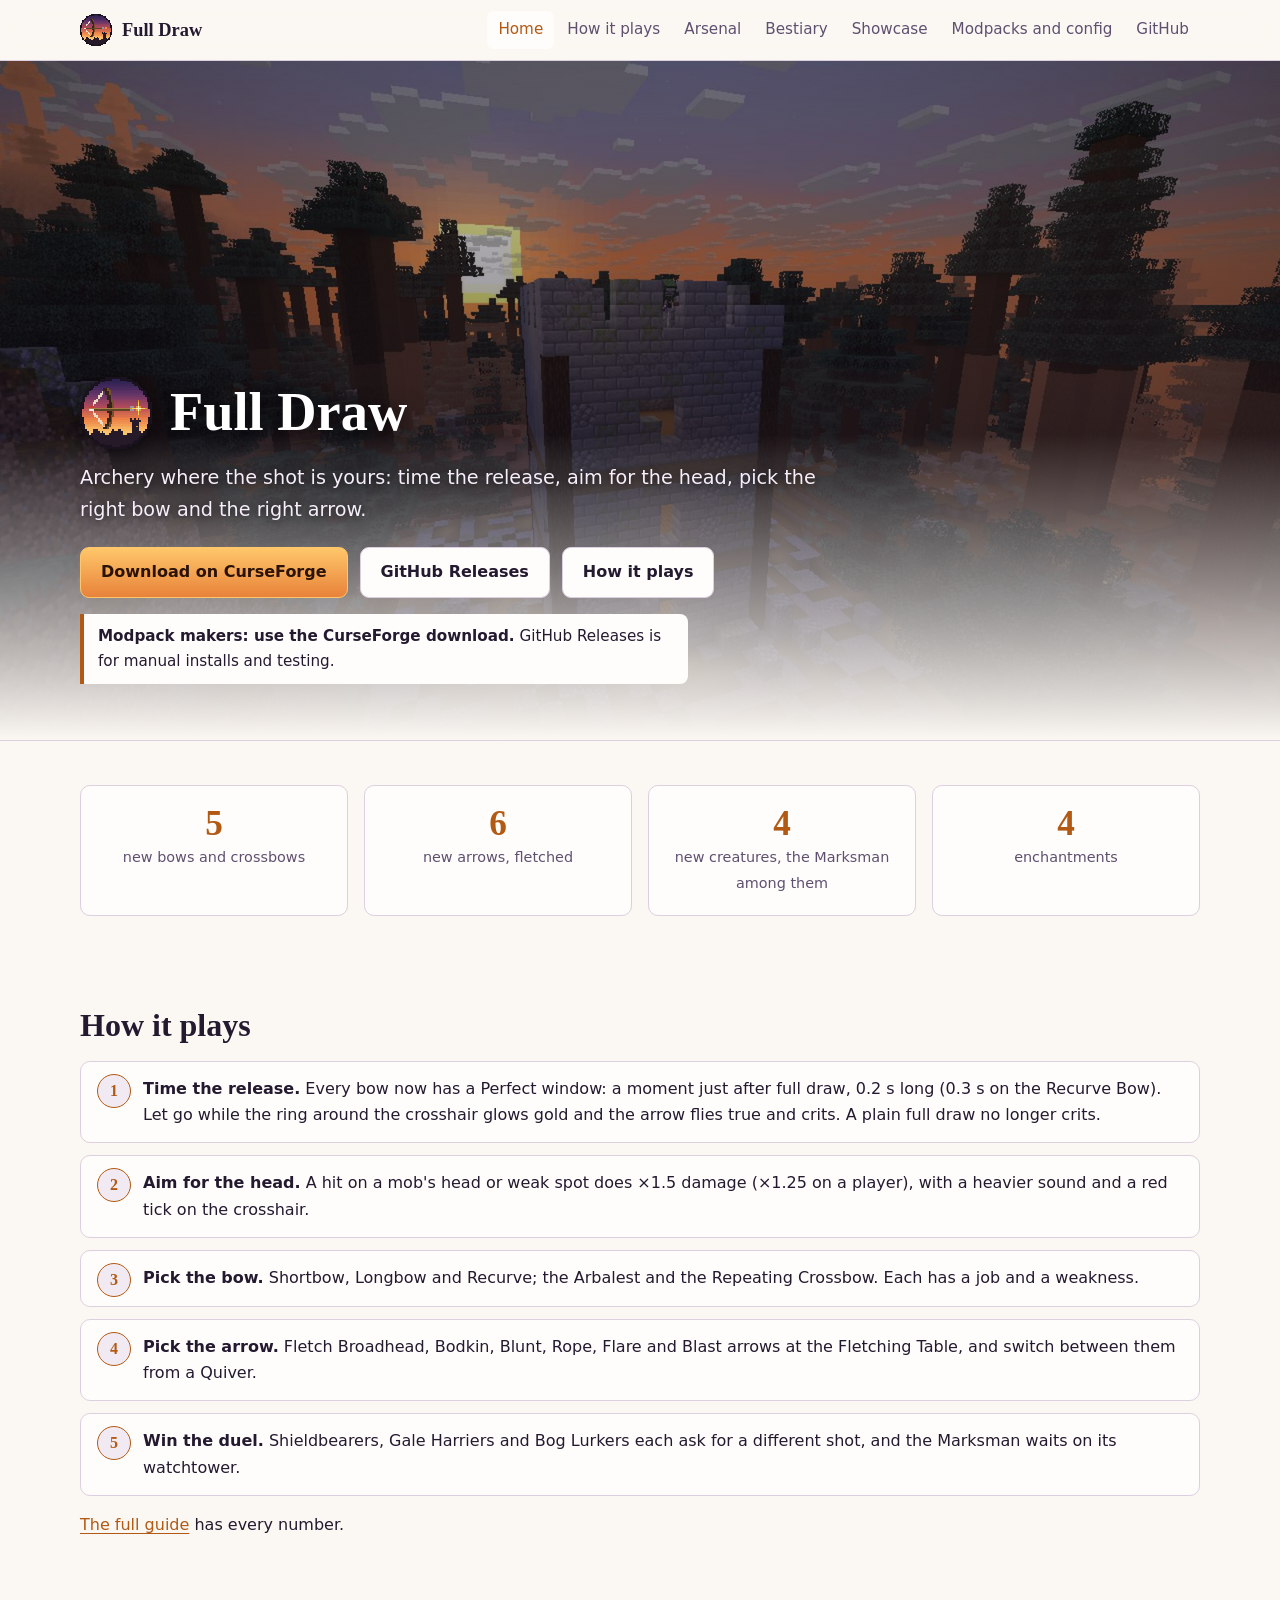
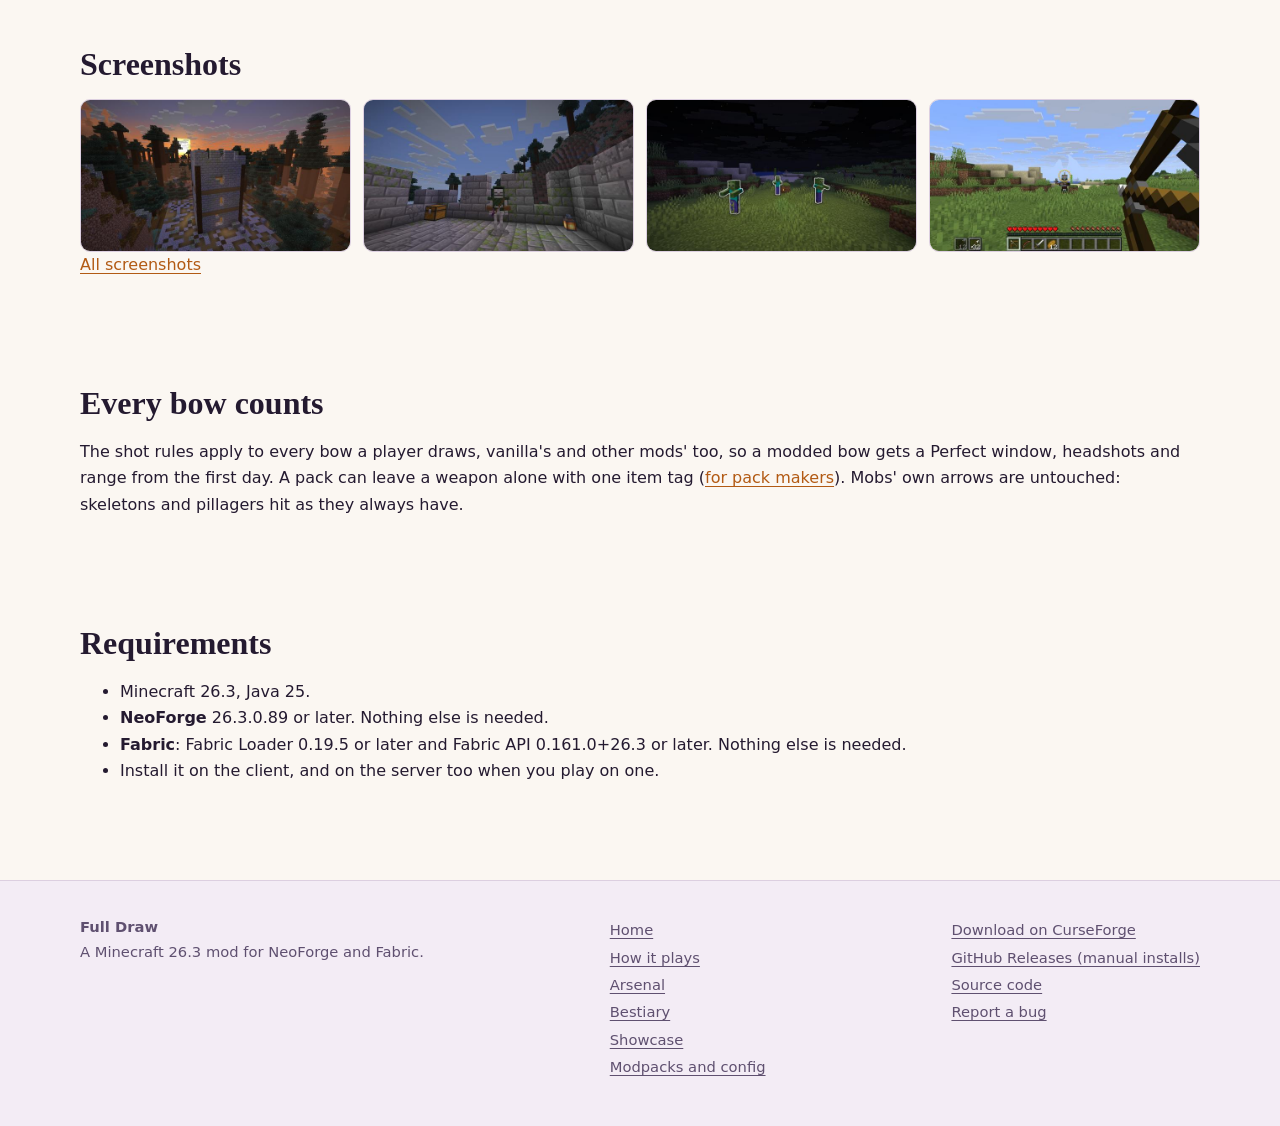
==== commit e065efcc: "M7: website: fletching slots in the menu's order, wording" ====
--- a/site/index.html
+++ b/site/index.html
@@ -42,7 +42,7 @@
 </section>
 <section class="reveal"><h2>How it plays</h2><ol class="steps"><li><b>Time the release.</b> Every bow now has a Perfect window: a moment just after full draw, 0.2 s long (0.3 s on the Recurve Bow). Let go while the ring around the crosshair glows gold and the arrow flies true and crits. A plain full draw no longer crits.</li><li><b>Aim for the head.</b> A hit on a mob's head or weak spot does ×1.5 damage (×1.25 on a player), with a heavier sound and a red tick on the crosshair.</li><li><b>Pick the bow.</b> Shortbow, Longbow and Recurve; the Arbalest and the Repeating Crossbow. Each has a job and a weakness.</li><li><b>Pick the arrow.</b> Fletch Broadhead, Bodkin, Blunt, Rope, Flare and Blast arrows at the Fletching Table, and switch between them from a Quiver.</li><li><b>Win the duel.</b> Shieldbearers, Gale Harriers and Bog Lurkers each ask for a different shot, and the Marksman waits on its watchtower.</li></ol>
 <p><a href="guide.html">The full guide</a> has every number.</p></section>
-<section class="reveal"><h2>Screenshots</h2><div class="strip"><a class="shot" href="img/shots/hero.jpg" data-cat="World" data-cap="A Ranger&#x27;s Watchtower in the old pines at sunset"><img src="img/thumbs/hero.jpg" alt="A Ranger&#x27;s Watchtower in the old pines at sunset" loading="lazy" width="640" height="360"></a><a class="shot" href="img/shots/marksman.jpg" data-cat="Creatures" data-cap="The Marksman on its battlements"><img src="img/thumbs/marksman.jpg" alt="The Marksman on its battlements" loading="lazy" width="640" height="360"></a><a class="shot" href="img/shots/tower.jpg" data-cat="World" data-cap="The watchtower over the taiga at dusk"><img src="img/thumbs/tower.jpg" alt="The watchtower over the taiga at dusk" loading="lazy" width="640" height="360"></a><a class="shot" href="img/shots/rope.jpg" data-cat="Arrows" data-cap="A Rope Arrow&#x27;s rope down the watchtower&#x27;s wall"><img src="img/thumbs/rope.jpg" alt="A Rope Arrow&#x27;s rope down the watchtower&#x27;s wall" loading="lazy" width="640" height="360"></a></div><p><a href="showcase.html">All screenshots</a></p></section>
+<section class="reveal"><h2>Screenshots</h2><div class="strip"><a class="shot" href="img/shots/hero.jpg" data-cat="World" data-cap="A Ranger&#x27;s Watchtower in the old pines at sunset"><img src="img/thumbs/hero.jpg" alt="A Ranger&#x27;s Watchtower in the old pines at sunset" loading="lazy" width="640" height="360"></a><a class="shot" href="img/shots/marksman.jpg" data-cat="Creatures" data-cap="The Marksman on its battlements"><img src="img/thumbs/marksman.jpg" alt="The Marksman on its battlements" loading="lazy" width="640" height="360"></a><a class="shot" href="img/shots/flare.jpg" data-cat="Arrows" data-cap="A Flare Arrow&#x27;s light, and the zombies about it glowing"><img src="img/thumbs/flare.jpg" alt="A Flare Arrow&#x27;s light, and the zombies about it glowing" loading="lazy" width="640" height="360"></a><a class="shot" href="img/shots/perfect.jpg" data-cat="Shooting" data-cap="At full draw on a pillager: the ring glows gold, let go now for a Perfect Release"><img src="img/thumbs/perfect.jpg" alt="At full draw on a pillager: the ring glows gold, let go now for a Perfect Release" loading="lazy" width="640" height="360"></a></div><p><a href="showcase.html">All screenshots</a></p></section>
 <section class="reveal"><h2>Every bow counts</h2>
 <p>The shot rules apply to every bow a player draws, vanilla's and other mods' too, so a modded bow gets a
 Perfect window, headshots and range from the first day. A pack can leave a weapon alone with one item tag
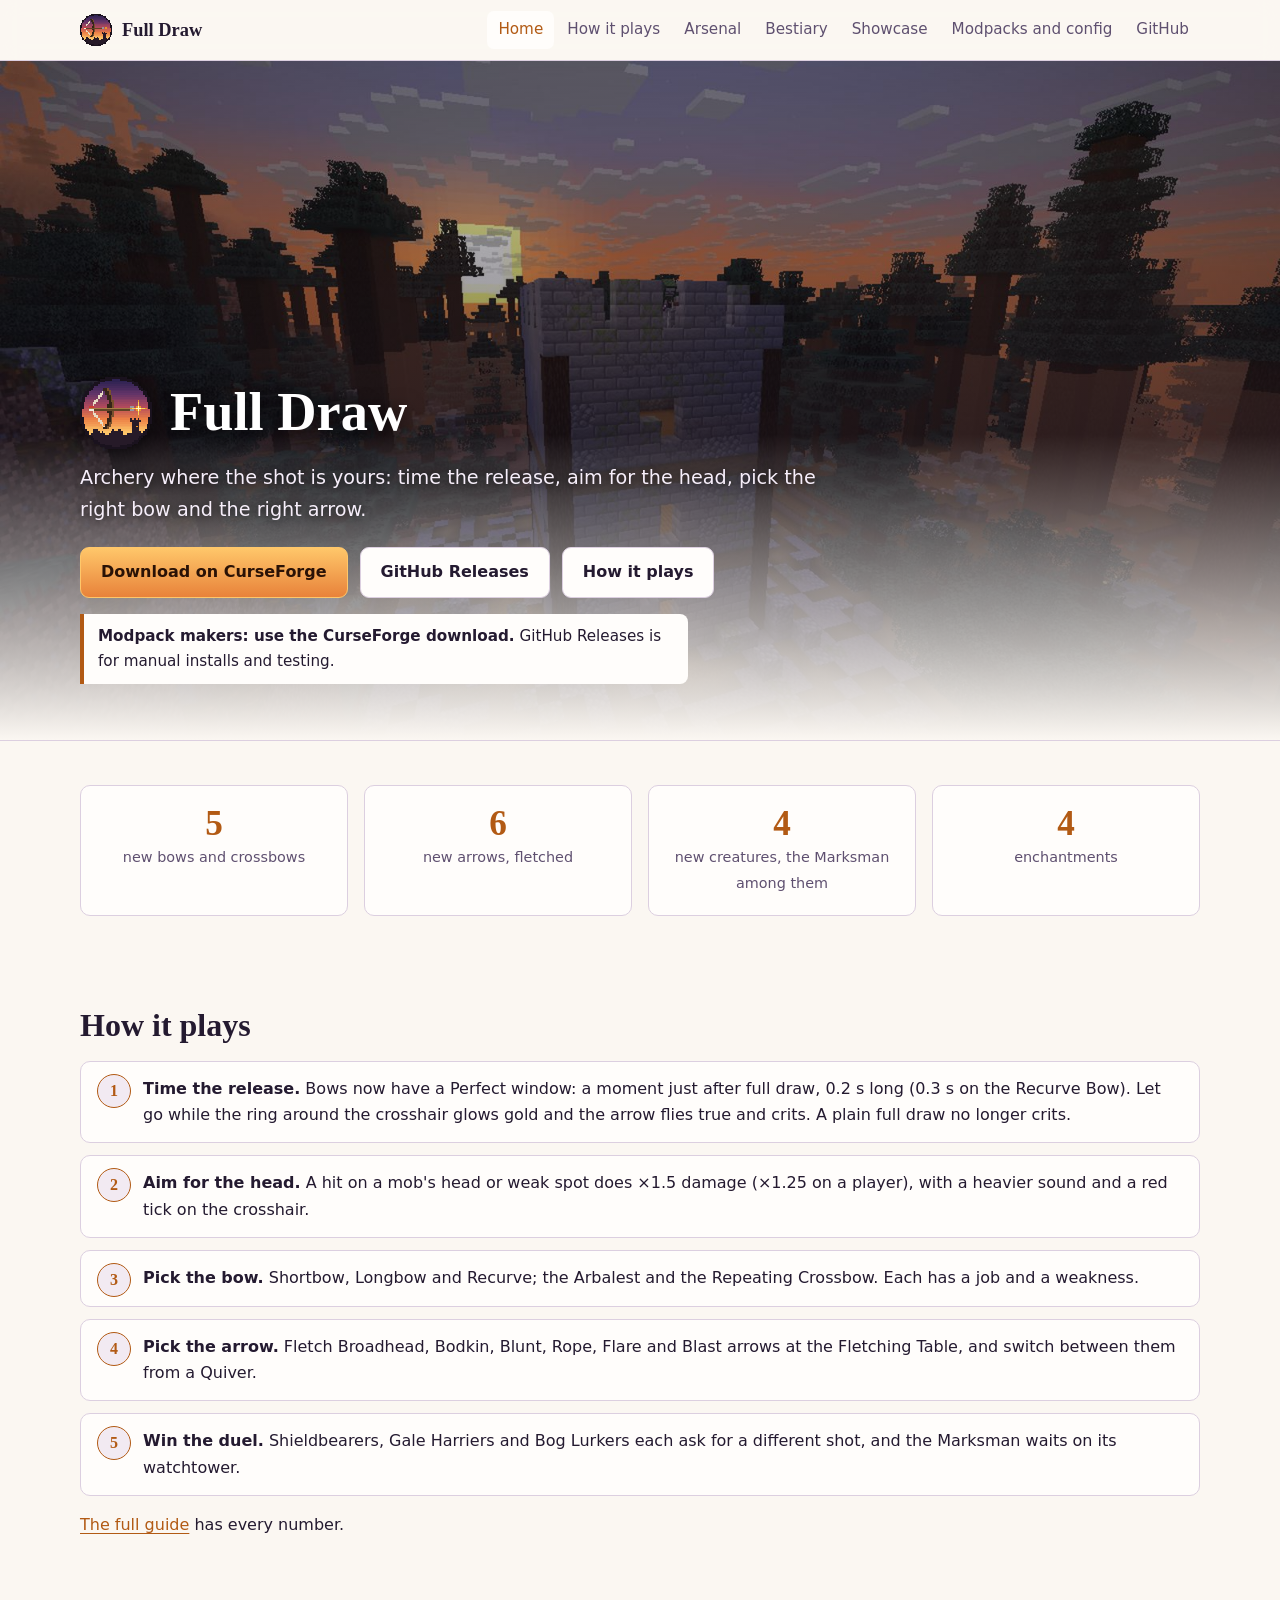
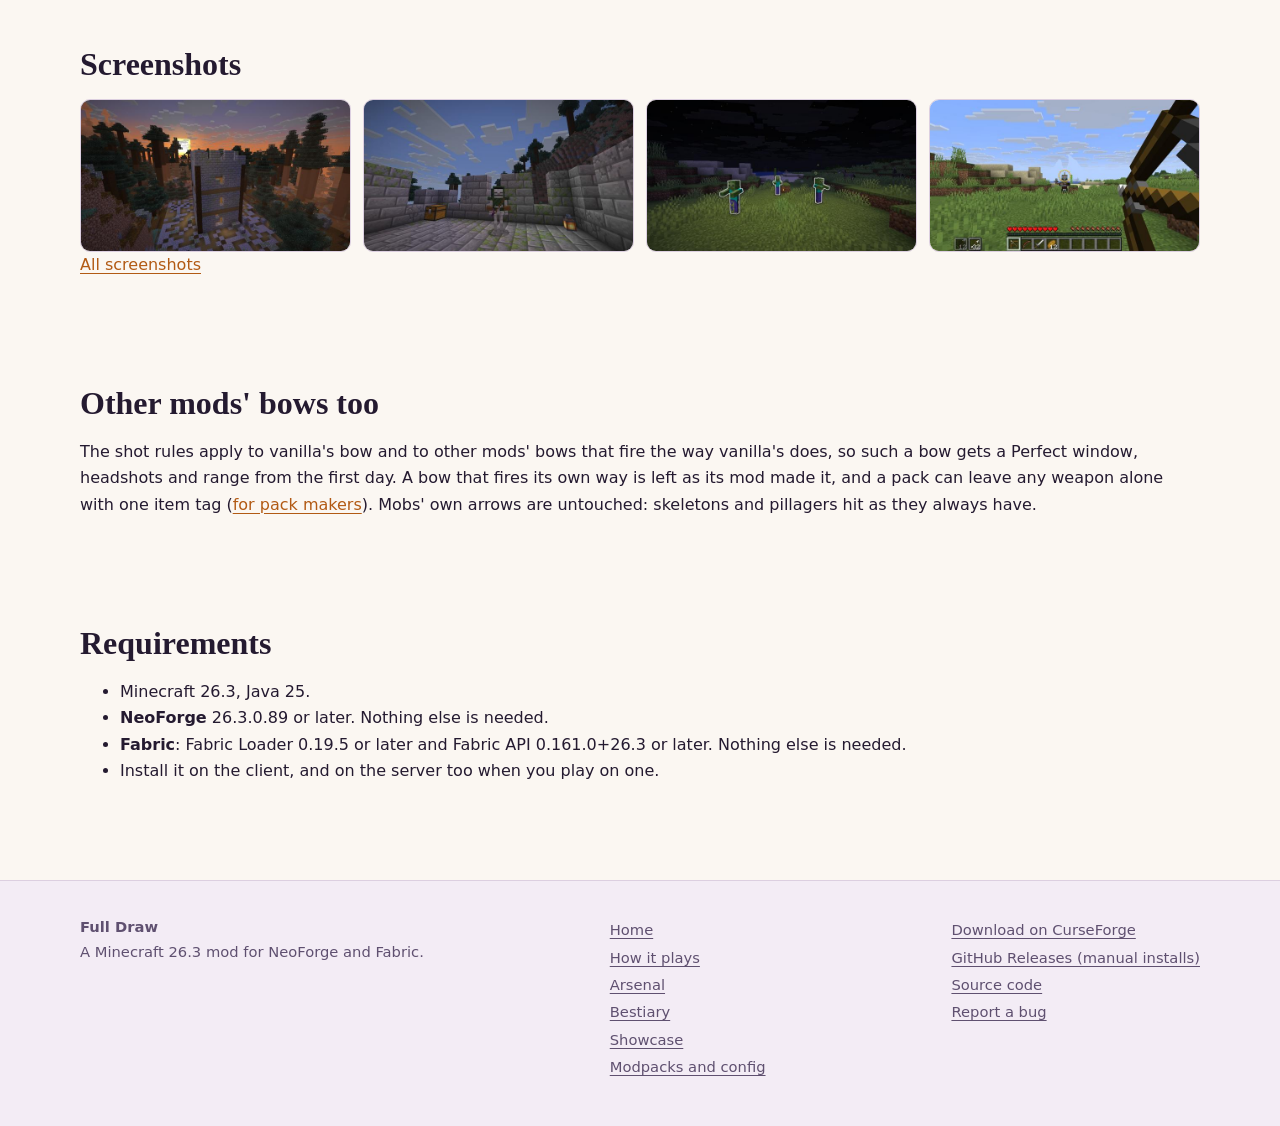
==== commit 1554e06f: "M7: polish round 1 fixes The Longbow says why it won't draw at a sprint, and each bow's tooltip list" ====
--- a/site/index.html
+++ b/site/index.html
@@ -40,12 +40,13 @@
 <div class="card stat"><b>4</b><span>new creatures, the Marksman among them</span></div>
 <div class="card stat"><b>4</b><span>enchantments</span></div>
 </section>
-<section class="reveal"><h2>How it plays</h2><ol class="steps"><li><b>Time the release.</b> Every bow now has a Perfect window: a moment just after full draw, 0.2 s long (0.3 s on the Recurve Bow). Let go while the ring around the crosshair glows gold and the arrow flies true and crits. A plain full draw no longer crits.</li><li><b>Aim for the head.</b> A hit on a mob's head or weak spot does ×1.5 damage (×1.25 on a player), with a heavier sound and a red tick on the crosshair.</li><li><b>Pick the bow.</b> Shortbow, Longbow and Recurve; the Arbalest and the Repeating Crossbow. Each has a job and a weakness.</li><li><b>Pick the arrow.</b> Fletch Broadhead, Bodkin, Blunt, Rope, Flare and Blast arrows at the Fletching Table, and switch between them from a Quiver.</li><li><b>Win the duel.</b> Shieldbearers, Gale Harriers and Bog Lurkers each ask for a different shot, and the Marksman waits on its watchtower.</li></ol>
+<section class="reveal"><h2>How it plays</h2><ol class="steps"><li><b>Time the release.</b> Bows now have a Perfect window: a moment just after full draw, 0.2 s long (0.3 s on the Recurve Bow). Let go while the ring around the crosshair glows gold and the arrow flies true and crits. A plain full draw no longer crits.</li><li><b>Aim for the head.</b> A hit on a mob's head or weak spot does ×1.5 damage (×1.25 on a player), with a heavier sound and a red tick on the crosshair.</li><li><b>Pick the bow.</b> Shortbow, Longbow and Recurve; the Arbalest and the Repeating Crossbow. Each has a job and a weakness.</li><li><b>Pick the arrow.</b> Fletch Broadhead, Bodkin, Blunt, Rope, Flare and Blast arrows at the Fletching Table, and switch between them from a Quiver.</li><li><b>Win the duel.</b> Shieldbearers, Gale Harriers and Bog Lurkers each ask for a different shot, and the Marksman waits on its watchtower.</li></ol>
 <p><a href="guide.html">The full guide</a> has every number.</p></section>
 <section class="reveal"><h2>Screenshots</h2><div class="strip"><a class="shot" href="img/shots/hero.jpg" data-cat="World" data-cap="A Ranger&#x27;s Watchtower in the old pines at sunset"><img src="img/thumbs/hero.jpg" alt="A Ranger&#x27;s Watchtower in the old pines at sunset" loading="lazy" width="640" height="360"></a><a class="shot" href="img/shots/marksman.jpg" data-cat="Creatures" data-cap="The Marksman on its battlements"><img src="img/thumbs/marksman.jpg" alt="The Marksman on its battlements" loading="lazy" width="640" height="360"></a><a class="shot" href="img/shots/flare.jpg" data-cat="Arrows" data-cap="A Flare Arrow&#x27;s light, and the zombies about it glowing"><img src="img/thumbs/flare.jpg" alt="A Flare Arrow&#x27;s light, and the zombies about it glowing" loading="lazy" width="640" height="360"></a><a class="shot" href="img/shots/perfect.jpg" data-cat="Shooting" data-cap="At full draw on a pillager: the ring glows gold, let go now for a Perfect Release"><img src="img/thumbs/perfect.jpg" alt="At full draw on a pillager: the ring glows gold, let go now for a Perfect Release" loading="lazy" width="640" height="360"></a></div><p><a href="showcase.html">All screenshots</a></p></section>
-<section class="reveal"><h2>Every bow counts</h2>
-<p>The shot rules apply to every bow a player draws, vanilla's and other mods' too, so a modded bow gets a
-Perfect window, headshots and range from the first day. A pack can leave a weapon alone with one item tag
+<section class="reveal"><h2>Other mods' bows too</h2>
+<p>The shot rules apply to vanilla's bow and to other mods' bows that fire the way vanilla's does, so such a bow gets a
+Perfect window, headshots and range from the first day. A bow that fires its own way is left as its mod made it, and a
+pack can leave any weapon alone with one item tag
 (<a href="packs.html#data">for pack makers</a>). Mobs' own arrows are untouched: skeletons and pillagers hit as they always have.</p></section>
 <section class="reveal"><h2>Requirements</h2>
 <ul>
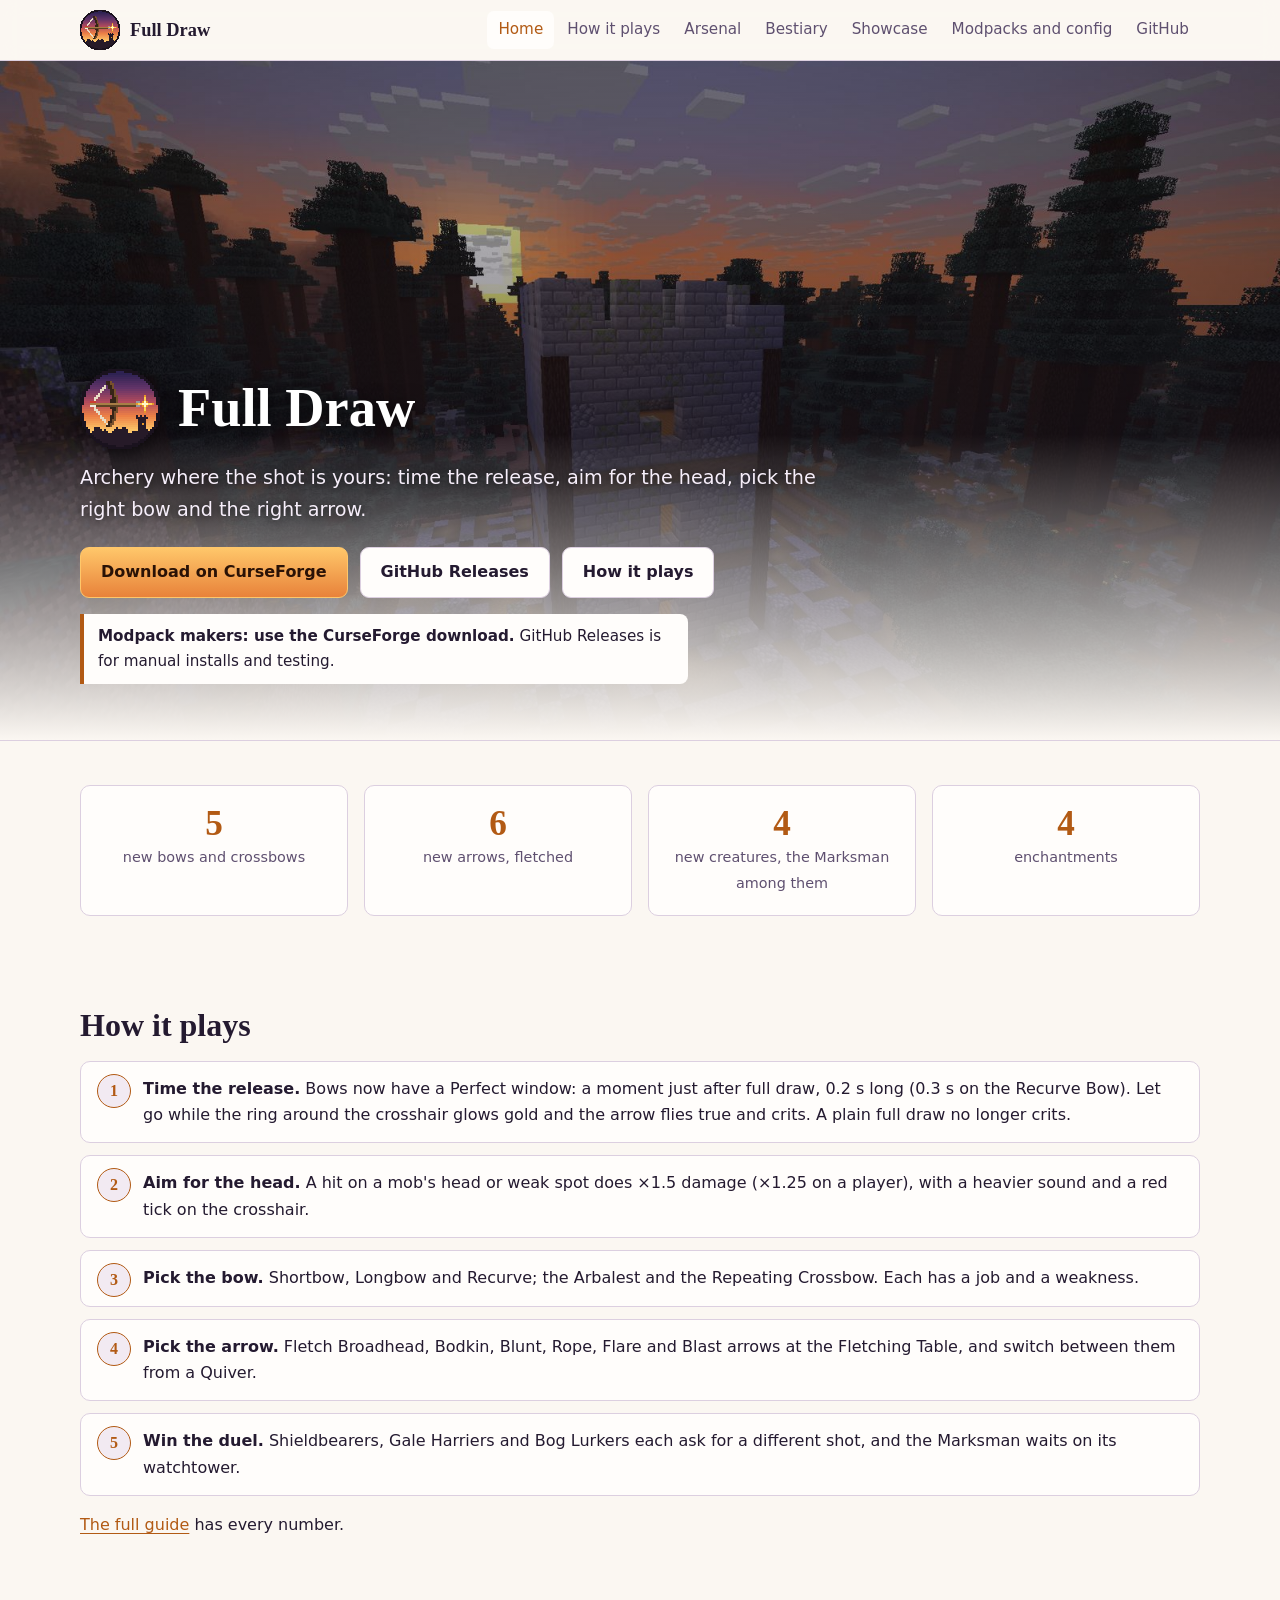
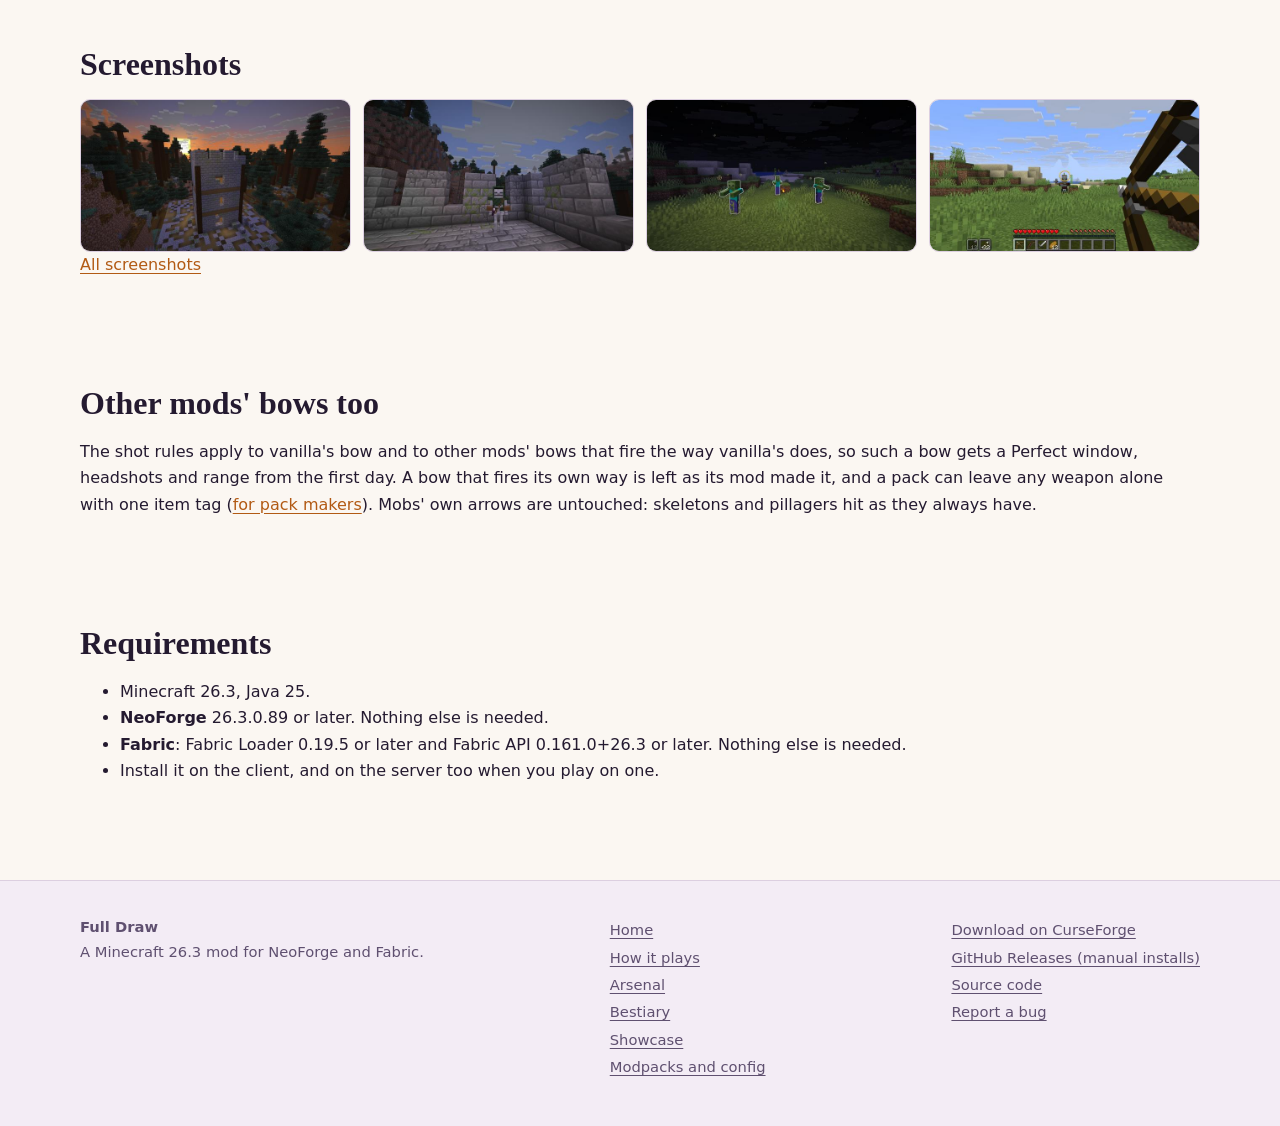
==== commit 1b303232: "Site: point the CurseForge links at the project's slug" ====
--- a/site/index.html
+++ b/site/index.html
@@ -27,7 +27,7 @@
 <h1><img src="img/icon.png" alt="">Full Draw</h1>
 <p class="lead">Archery where the shot is yours: time the release, aim for the head, pick the right bow and the right arrow.</p>
 <div class="btns">
-<a class="btn primary" href="https://www.curseforge.com/minecraft/mc-mods/full-draw" rel="noopener">Download on CurseForge</a>
+<a class="btn primary" href="https://www.curseforge.com/minecraft/mc-mods/full-draw-archery-overhaul" rel="noopener">Download on CurseForge</a>
 <a class="btn" href="https://github.com/Panda-s-Workshop/full-draw/releases">GitHub Releases</a>
 <a class="btn" href="guide.html">How it plays</a>
 </div>
@@ -61,7 +61,7 @@
 <div><b>Full Draw</b><br>A Minecraft 26.3 mod for NeoForge and Fabric.</div>
 <div><ul><li><a href="index.html">Home</a></li><li><a href="guide.html">How it plays</a></li><li><a href="arsenal.html">Arsenal</a></li><li><a href="bestiary.html">Bestiary</a></li><li><a href="showcase.html">Showcase</a></li><li><a href="packs.html">Modpacks and config</a></li></ul></div>
 <div><ul>
-<li><a href="https://www.curseforge.com/minecraft/mc-mods/full-draw" rel="noopener">Download on CurseForge</a></li>
+<li><a href="https://www.curseforge.com/minecraft/mc-mods/full-draw-archery-overhaul" rel="noopener">Download on CurseForge</a></li>
 <li><a href="https://github.com/Panda-s-Workshop/full-draw/releases">GitHub Releases (manual installs)</a></li>
 <li><a href="https://github.com/Panda-s-Workshop/full-draw">Source code</a></li>
 <li><a href="https://github.com/Panda-s-Workshop/full-draw/issues">Report a bug</a></li>
--- a/site/assets/site.css
+++ b/site/assets/site.css
@@ -50,7 +50,7 @@
 .top { position: sticky; top: 0; z-index: 20; background: color-mix(in srgb, var(--bg) 88%, transparent); backdrop-filter: blur(10px); border-bottom: 1px solid var(--line); }
 .top .wrap { display: flex; align-items: center; gap: 18px; height: 60px; }
 .brand { display: flex; align-items: center; gap: 10px; font: 700 1.15rem var(--serif); color: var(--ink); text-decoration: none; white-space: nowrap; }
-.brand img { width: 32px; height: 32px; image-rendering: pixelated; }
+.brand img { width: 40px; height: 40px; image-rendering: pixelated; }
 .nav { display: flex; gap: 2px; margin-left: auto; flex-wrap: wrap; }
 .nav a { color: var(--dim); text-decoration: none; padding: 6px 11px; border-radius: 7px; font-size: .95rem; }
 .nav a:hover { color: var(--ink); background: var(--panel); }
@@ -68,7 +68,7 @@
 .hero::after { content: ""; position: absolute; inset: 0; background: linear-gradient(180deg, rgba(18,14,26,.15) 0%, rgba(18,14,26,.55) 55%, var(--bg) 100%); }
 .hero .wrap { position: relative; z-index: 2; padding: 90px 0 46px; }
 .hero h1 { color: #fff; text-shadow: 0 2px 18px rgba(0,0,0,.7); margin-bottom: .25em; display: flex; align-items: center; gap: 18px; }
-.hero h1 img { width: 72px; height: 72px; image-rendering: pixelated; filter: drop-shadow(0 3px 10px rgba(0,0,0,.6)); }
+.hero h1 img { width: 80px; height: 80px; image-rendering: pixelated; filter: drop-shadow(0 3px 10px rgba(0,0,0,.6)); }
 .hero p.lead { font-size: 1.2rem; max-width: 40em; color: #f6eefa; text-shadow: 0 1px 10px rgba(0,0,0,.8); }
 .pagehead { padding: 54px 0 26px; border-bottom: 1px solid var(--line); background: linear-gradient(180deg, var(--bg2), var(--bg)); }
 .pagehead p { color: var(--dim); max-width: 44em; font-size: 1.1rem; margin: 0; }
@@ -104,7 +104,7 @@
 th, td { text-align: left; padding: 10px 14px; border-bottom: 1px solid var(--line); vertical-align: top; }
 th { background: var(--panel2); font-size: .85rem; letter-spacing: .05em; text-transform: uppercase; color: var(--dim); white-space: nowrap; }
 tr:last-child td { border-bottom: 0; }
-td img.i { width: 24px; height: 24px; image-rendering: pixelated; display: inline-block; vertical-align: -6px; margin-right: 6px; }
+td img.i { width: 32px; height: 32px; image-rendering: pixelated; display: inline-block; vertical-align: -6px; margin-right: 6px; }
 
 /* steps */
 ol.steps { list-style: none; counter-reset: s; padding: 0; margin: 1em 0; display: grid; gap: 12px; }
@@ -168,7 +168,7 @@
 .beast .photo img { border-radius: var(--radius); border: 1px solid var(--line); }
 .beast h3 { font-size: 1.05rem; margin: 1.1em 0 .4em; }
 ul.drops { list-style: none; padding: 0; margin: 0; display: grid; gap: 4px; }
-ul.drops img.i { width: 24px; height: 24px; image-rendering: pixelated; display: inline-block; vertical-align: -6px; margin-right: 8px; }
+ul.drops img.i { width: 32px; height: 32px; image-rendering: pixelated; display: inline-block; vertical-align: -6px; margin-right: 8px; }
 @media (max-width: 760px) { .beast { grid-template-columns: minmax(0, 1fr); } }
 
 /* toc layout for the guide */
